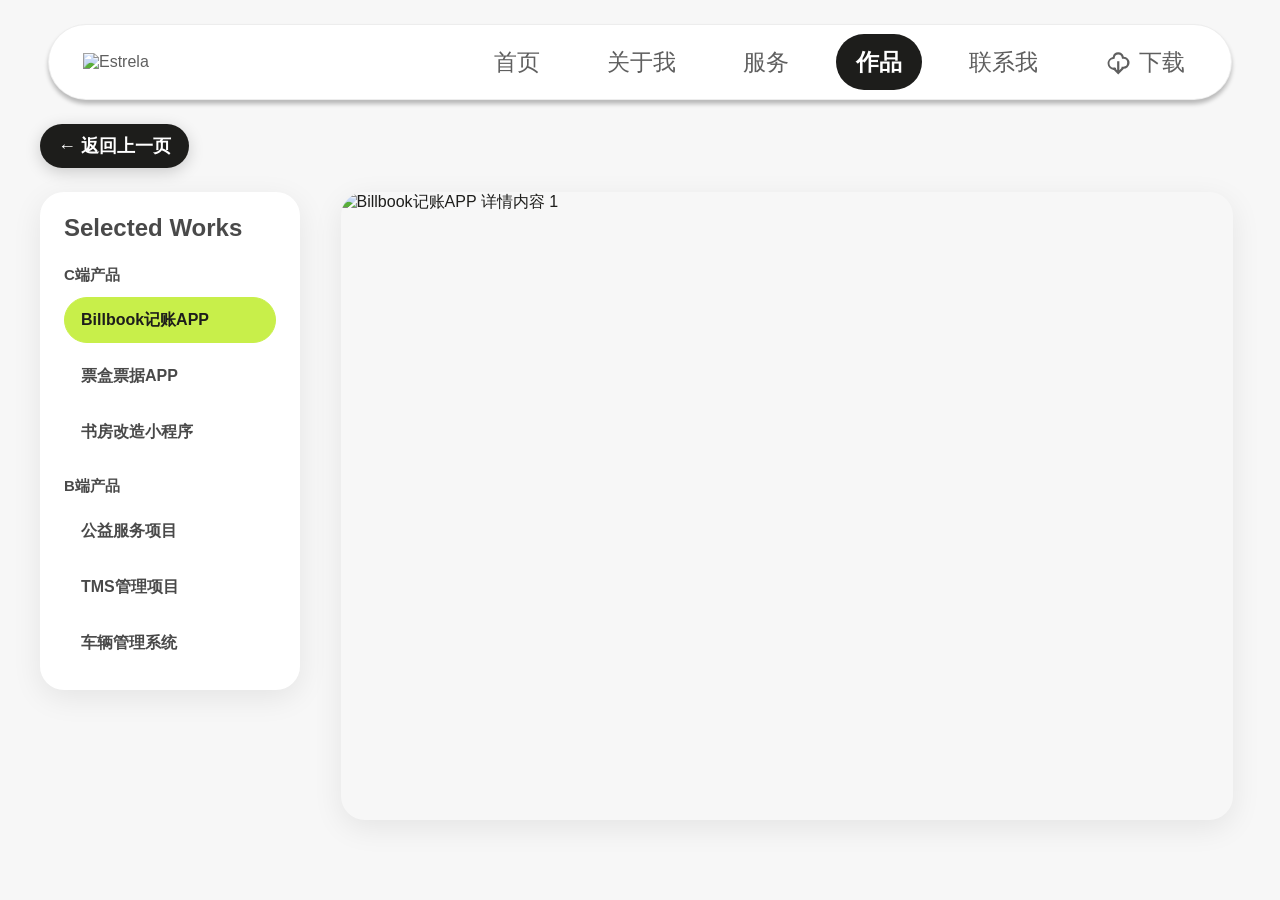
==== work-detail.html @ b8792240 "Add files via upload" ====
<!DOCTYPE html>
<html lang="zh-CN">
  <head>
    <meta charset="UTF-8" />
    <meta name="viewport" content="width=device-width, initial-scale=1.0" />
    <title>作品详情 - Estrela</title>
    <link rel="stylesheet" href="styles.css?v=billbook-detail-png-1" />
  </head>
  <body class="work-detail-page">
    <header class="site-header">
      <nav class="nav-shell" aria-label="主导航" data-active="work">
        <span class="brand" aria-label="Estrela">
          <img src="assets/logo-services-work.svg" alt="Estrela" />
        </span>

        <div class="nav-links">
          <a class="disabled" aria-disabled="true">首页</a>
          <a class="disabled" aria-disabled="true">关于我</a>
          <a class="disabled" aria-disabled="true">服务</a>
          <a class="active" aria-current="page">作品</a>
          <a class="disabled" aria-disabled="true">联系我</a>
          <div class="download-menu">
            <a class="download-link" href="#download" aria-label="下载">
              <svg class="download-icon" viewBox="0 0 24 24" aria-hidden="true">
                <path d="M12 3a5 5 0 0 0-4.94 4.16A6 6 0 0 0 8 19h2v-2H8a4 4 0 0 1-.49-7.97l1.18-.14.17-1.17A3.15 3.15 0 0 1 12 5a3.23 3.23 0 0 1 3.18 2.66l.23 1.2 1.22.03A3.5 3.5 0 0 1 16.5 16H15v2h1.5A5.5 5.5 0 0 0 17 7a5.26 5.26 0 0 0-5-4Z" />
                <path d="M11 11h2v8.15l2.7-2.7 1.42 1.41L12 23l-5.12-5.14 1.42-1.41 2.7 2.7V11Z" />
              </svg>
              下载
            </a>
            <div class="download-dropdown" aria-label="下载选项">
              <a href="assets/downloads/resume-ui-fenglulu-7y.pdf" target="_blank" rel="noopener">简历</a>
              <a href="assets/downloads/portfolio-ui-fenglulu-7y.pdf" target="_blank" rel="noopener">作品集</a>
            </div>
          </div>
        </div>
      </nav>
    </header>

    <button class="detail-back" type="button" data-back>← 返回上一页</button>

    <main class="work-detail-shell">
      <aside class="detail-side" aria-label="作品导航">
        <h2 class="detail-side-title">Selected Works</h2>
        <nav class="detail-nav" data-detail-nav></nav>
      </aside>

      <section class="detail-main">
        <header class="detail-hero" data-detail-hero>
          <p class="detail-kicker" data-detail-type>C端项目</p>
          <h1 data-detail-title>Billbook记账APP</h1>
          <p data-detail-summary>作品详情页框架已搭建，可继续补充项目背景、设计过程、关键页面和成果复盘。</p>
        </header>

        <div data-detail-content>
          <section class="detail-section">
            <h2>项目概览</h2>
            <div class="detail-placeholder">这里放项目概览、角色、周期、目标和交付内容</div>
          </section>

          <section class="detail-section">
            <h2>设计过程</h2>
            <div class="detail-placeholder">这里放需求分析、信息架构、原型、视觉规范和迭代过程</div>
          </section>

          <section class="detail-section">
            <h2>页面展示</h2>
            <div class="detail-placeholder">这里放高保真页面、动效演示或长图内容</div>
          </section>
        </div>
      </section>
    </main>

    <script>
      const groups = [
        {
          name: "C端产品",
          projects: [
            { id: "billbook", name: "Billbook记账APP", type: "C端项目", image: "assets/billbook-detail.png" },
            {
              id: "ticketbox",
              name: "票盒票据APP",
              type: "C端项目",
              images: ["assets/ticketbox-detail-1.png", "assets/ticketbox-detail-2.png"],
            },
            { id: "bookhouse", name: "书房改造小程序", type: "C端项目", image: "assets/bookhouse-detail.png" },
          ],
        },
        {
          name: "B端产品",
          projects: [
            { id: "public-service", name: "公益服务项目", type: "B端项目", image: "assets/public-service-detail.png" },
            { id: "tms", name: "TMS管理项目", type: "B端项目", image: "assets/tms-detail.png" },
            { id: "vehicle", name: "车辆管理系统", type: "B端项目", image: "assets/vehicle-detail.png" },
          ],
        },
      ];
      const projects = groups.flatMap((group) => group.projects);

      const params = new URLSearchParams(window.location.search);
      const nav = document.querySelector("[data-detail-nav]");
      const hero = document.querySelector("[data-detail-hero]");
      const content = document.querySelector("[data-detail-content]");
      const defaultContent = content.innerHTML;
      let renderVersion = 0;

      function preloadImage(src) {
        return new Promise((resolve) => {
          const image = new Image();
          image.onload = resolve;
          image.onerror = resolve;
          image.src = src;
        });
      }

      groups.forEach((group) => {
        const section = document.createElement("section");
        section.className = "detail-nav-group";

        const heading = document.createElement("h3");
        heading.textContent = group.name;
        section.appendChild(heading);

        group.projects.forEach((project) => {
          const link = document.createElement("a");
          link.href = `work-detail.html?project=${project.id}`;
          link.dataset.projectId = project.id;
          link.textContent = project.name;
          section.appendChild(link);
        });

        nav.appendChild(section);
      });

      async function renderProject(projectId, shouldPushState = false) {
        renderVersion += 1;
        const currentRender = renderVersion;
        const activeProject = projects.find((project) => project.id === projectId) || projects[0];
        nav.querySelectorAll("[data-project-id]").forEach((link) => {
          link.classList.toggle("active", link.dataset.projectId === activeProject.id);
        });

        document.querySelector("[data-detail-title]").textContent = activeProject.name;
        document.querySelector("[data-detail-type]").textContent = activeProject.type;
        document.querySelector("[data-detail-summary]").textContent =
          `${activeProject.name} 的详情页框架已搭建，可继续补充项目背景、设计过程、关键页面和成果复盘。`;

        const detailImages = activeProject.images || (activeProject.image ? [activeProject.image] : []);
        if (detailImages.length) {
          await Promise.all(detailImages.map(preloadImage));
          if (currentRender !== renderVersion) return;
          hero.hidden = true;
          content.innerHTML = detailImages
            .map((image, index) => `<img class="detail-full-image" src="${image}" alt="${activeProject.name} 详情内容 ${index + 1}" />`)
            .join("");
        } else {
          hero.hidden = false;
          content.innerHTML = defaultContent;
        }

        document.title = `${activeProject.name} - 作品详情`;

        if (shouldPushState) {
          const nextUrl = new URL(window.location.href);
          nextUrl.searchParams.set("project", activeProject.id);
          window.history.pushState({ project: activeProject.id }, "", nextUrl);
        }
      }

      nav.addEventListener("click", (event) => {
        const link = event.target.closest("[data-project-id]");
        if (!link) return;
        event.preventDefault();
        renderProject(link.dataset.projectId, true);
      });

      window.addEventListener("popstate", () => {
        const nextParams = new URLSearchParams(window.location.search);
        renderProject(nextParams.get("project") || "billbook");
      });

      renderProject(params.get("project") || "billbook");

      document.querySelector("[data-back]").addEventListener("click", () => {
        window.location.href = "index.html?target=work#work";
      });
    </script>
  </body>
</html>
---- styles.css ----
:root {
  --ink: #1d1d1b;
  --panel: #222321;
  --paper: #f7f7f4;
  --white: #ffffff;
  --line: #3b3d38;
  --muted: #b8b8b2;
  --acid: #c8ef4a;
  --green: #7ed338;
  --shadow: rgba(0, 0, 0, 0.22);
}

* {
  box-sizing: border-box;
}

html {
  scroll-behavior: smooth;
  scroll-padding-top: 120px;
  scrollbar-gutter: stable;
}

body {
  margin: 0;
  color: var(--ink);
  background: var(--panel);
  font-family: "PingFang SC", "Microsoft YaHei", "Noto Sans CJK SC", Arial, sans-serif;
  letter-spacing: 0;
}

a {
  color: inherit;
  text-decoration: none;
}

.site-header {
  position: fixed;
  top: 0;
  right: 0;
  left: 0;
  z-index: 20;
  padding: clamp(14px, 2vw, 24px) clamp(16px, 4vw, 48px) 0;
  pointer-events: none;
}

.nav-shell {
  display: flex;
  align-items: center;
  justify-content: space-between;
  width: min(1200px, 100%);
  min-height: 76px;
  margin: 0 auto;
  padding: 0 26px 0 34px;
  color: #b9b9b6;
  background: rgba(23, 24, 22, 0.96);
  border: 1px solid rgba(255, 255, 255, 0.08);
  border-radius: 999px;
  box-shadow: 0 4px 4px rgba(0, 0, 0, 0.25);
  pointer-events: auto;
  transition: background 0.24s ease, color 0.24s ease, border-color 0.24s ease;
}

.nav-shell[data-active="about"] {
  color: #465515;
  background: var(--acid);
  border-color: rgba(28, 28, 28, 0.12);
}

.nav-shell[data-active="work"],
.nav-shell[data-active="contact"],
.nav-shell[data-active="download"] {
  color: #5f5f5f;
  background: var(--white);
  border-color: rgba(28, 28, 28, 0.08);
}

.brand {
  display: inline-flex;
  align-items: center;
  min-width: 180px;
}

.brand img {
  display: block;
  width: clamp(132px, 13vw, 167px);
  height: auto;
}

.nav-links {
  display: flex;
  align-items: center;
  gap: clamp(12px, 2.1vw, 28px);
  font-size: clamp(18px, 1.8vw, 28px);
  font-weight: 400;
  color: currentColor;
  white-space: nowrap;
}

.nav-links a {
  display: inline-flex;
  align-items: center;
  gap: 8px;
  min-height: 56px;
  padding: 0 20px;
  border-radius: 999px;
  color: inherit;
  transition: color 0.2s ease, background 0.2s ease, transform 0.2s ease;
}

.nav-links a:hover,
.nav-links .active {
  color: var(--ink);
  background: var(--acid);
  font-weight: 700;
}

.nav-links a.disabled {
  pointer-events: none;
  cursor: default;
}

.nav-links a.disabled:hover {
  color: inherit;
  background: transparent;
  font-weight: 400;
  transform: none;
}

.nav-shell[data-active="about"] .nav-links .active,
.nav-shell[data-active="work"] .nav-links .active,
.nav-shell[data-active="contact"] .nav-links .active {
  color: var(--white);
  background: var(--ink);
}

.nav-shell[data-active="about"] .nav-links a:hover {
  color: var(--white);
  background: var(--ink);
}

.download-link svg {
  width: 1.15em;
  height: 1.15em;
  fill: currentColor;
}

.download-menu {
  position: relative;
  display: inline-flex;
  align-items: center;
}

.download-menu::after {
  content: "";
  position: absolute;
  top: 100%;
  right: 0;
  z-index: 4;
  width: 150px;
  height: 14px;
}

.download-dropdown {
  position: absolute;
  top: calc(100% + 12px);
  right: 0;
  z-index: 5;
  display: grid;
  min-width: 132px;
  padding: 10px;
  background: rgba(23, 24, 22, 0.96);
  border: 1px solid rgba(255, 255, 255, 0.16);
  border-radius: 18px;
  box-shadow: 0 8px 22px rgba(0, 0, 0, 0.22);
  opacity: 0;
  pointer-events: none;
  transform: translateY(-6px);
  transition: opacity 0.2s ease, transform 0.2s ease;
}

.download-dropdown a {
  min-height: 40px;
  padding: 0 16px;
  color: var(--white);
  font-size: 18px;
  font-weight: 700;
  border-radius: 999px;
}

.download-dropdown a:hover,
.download-dropdown a:focus-visible {
  color: var(--ink);
  background: var(--acid);
  transform: none;
}

.download-menu:hover .download-dropdown,
.download-menu:focus-within .download-dropdown {
  opacity: 1;
  pointer-events: auto;
  transform: translateY(0);
}

.nav-toggle,
.nav-button {
  display: none;
}

.section-light {
  background: var(--paper);
}

.section-dark {
  color: var(--white);
  background: var(--panel);
}

section {
  scroll-margin-top: 120px;
}

.hero {
  height: 1080px;
  min-height: 1080px;
  padding: 150px clamp(18px, 5vw, 72px) 0;
  overflow: hidden;
}

.hero-inner {
  display: grid;
  grid-template-columns: minmax(0, 1fr) minmax(340px, 520px);
  align-items: end;
  width: min(1200px, calc(100% - 48px));
  margin: 0 auto;
  gap: clamp(20px, 4vw, 72px);
}

.hero-copy {
  position: relative;
  z-index: 2;
  align-self: center;
  padding: 90px 0 120px;
}

.greeting-copy {
  display: block;
  width: min(656px, 100%);
  margin-left: 40px;
  height: auto;
}

blockquote {
  position: relative;
  max-width: 680px;
  margin: 70px 0 74px;
  padding: 0 48px;
  color: #30302e;
  font-size: 28px;
  line-height: 1.72;
}

blockquote::before,
blockquote::after {
  position: absolute;
  color: var(--acid);
  font-size: 58px;
  font-weight: 900;
  line-height: 1;
}

blockquote::before {
  top: -16px;
  left: 0;
  content: "“";
  color: var(--ink);
}

blockquote::after {
  position: static;
  display: inline;
  margin-left: 4px;
  content: "”";
  vertical-align: -0.35em;
}

.stats {
  display: flex;
  gap: clamp(58px, 9vw, 120px);
  padding-left: 48px;
}

.stats strong {
  display: block;
  font-size: clamp(42px, 5vw, 58px);
  line-height: 1;
}

.stats strong span {
  color: var(--acid);
}

.stats p {
  margin: 18px 0 0;
  font-size: clamp(20px, 2vw, 26px);
}

.hero-visual {
  position: relative;
  z-index: 1;
  min-height: 760px;
}

.hero-visual img {
  position: absolute;
  top: -15px;
  right: -29px;
  display: block;
  width: clamp(680px, 55vw, 800px);
  height: auto;
  max-width: none;
  opacity: 0;
  transform: scale(0.92);
  transform-origin: 56% 52%;
  animation: heroImagePop 1.15s cubic-bezier(0.16, 1, 0.3, 1) 0.08s forwards;
}

.hero-copy > * {
  opacity: 0;
  transform: translateY(22px);
  filter: blur(6px);
  animation: heroLayerDrop 0.86s cubic-bezier(0.16, 1, 0.3, 1) forwards;
}

.hero-copy .greeting-copy {
  animation-delay: 0.76s;
}

.hero-copy blockquote {
  animation-delay: 0.96s;
}

.hero-copy .stats {
  animation-delay: 1.16s;
}

@keyframes heroImagePop {
  0% {
    opacity: 0;
    transform: scale(0.92);
    filter: blur(8px);
  }

  100% {
    opacity: 1;
    transform: scale(1);
    filter: blur(0);
  }
}

@keyframes heroLayerDrop {
  to {
    opacity: 1;
    transform: translateY(0);
    filter: blur(0);
  }
}

.content-wrap {
  width: min(1200px, calc(100% - 48px));
  margin: 0 auto;
}

.profile {
  position: relative;
  min-height: 1080px;
  padding: 112px 0 40px;
}

h2 {
  margin: 0 0 32px;
  font-size: clamp(30px, 4vw, 42px);
  line-height: 1.2;
}

.module-heading {
  display: flex;
  align-items: flex-start;
  gap: 18px;
  margin-bottom: 58px;
}

.module-heading img {
  width: 36px;
  height: 40px;
  margin-top: 8px;
}

.module-heading p {
  margin: 0 0 4px;
  color: var(--acid);
  font-size: clamp(24px, 3vw, 42px);
  font-weight: 900;
  line-height: 1;
  text-transform: uppercase;
}

.module-heading h2 {
  margin: 0;
  color: var(--white);
  font-size: clamp(52px, 7vw, 96px);
  font-weight: 900;
  line-height: 1.05;
}

.section-title {
  margin-top: 64px;
}

.info-row {
  display: flex;
  flex-wrap: wrap;
  gap: 34px 58px;
  margin-bottom: 20px;
  font-size: clamp(20px, 2.4vw, 27px);
}

.info-item {
  display: inline-flex;
  align-items: center;
  gap: 14px;
}

.info-icon {
  position: relative;
  display: inline-block;
  flex: 0 0 auto;
  width: 34px;
  height: 34px;
  object-fit: contain;
}

.sprout {
  background: linear-gradient(var(--white), var(--white)) 8px 22px / 22px 10px no-repeat;
}

.sprout::before,
.sprout::after {
  position: absolute;
  content: "";
  background: var(--acid);
}

.sprout::before {
  left: 14px;
  top: 8px;
  width: 5px;
  height: 18px;
  border-radius: 99px;
  transform: rotate(-22deg);
}

.sprout::after {
  left: 10px;
  top: 6px;
  width: 22px;
  height: 12px;
  border-radius: 99px 99px 99px 0;
  transform: rotate(20deg);
}

.briefcase {
  border: 5px solid var(--acid);
  border-top-width: 10px;
  border-radius: 4px;
}

.briefcase::before {
  position: absolute;
  top: -16px;
  left: 8px;
  width: 18px;
  height: 10px;
  content: "";
  border: 4px solid var(--white);
  border-bottom: 0;
  border-radius: 8px 8px 0 0;
}

.cap {
  width: 38px;
  height: 24px;
  background: var(--acid);
  clip-path: polygon(50% 0, 100% 38%, 50% 78%, 0 38%);
}

.cap::after {
  position: absolute;
  left: 11px;
  top: 20px;
  width: 18px;
  height: 12px;
  content: "";
  background: var(--white);
  border-radius: 0 0 12px 12px;
}

.timeline {
  display: grid;
  gap: 24px;
}

.experience {
  padding: 22px 30px;
  color: #1f211f;
  border-radius: 10px;
  box-shadow: 0 10px 0 rgba(255, 255, 255, 0.04);
}

.experience.accent {
  background: var(--green);
}

.experience.lime {
  background: var(--acid);
}

.experience.pale {
  background: var(--white);
}

.experience-head {
  display: grid;
  grid-template-columns: 1.3fr 1fr auto;
  gap: 20px;
  align-items: baseline;
  margin-bottom: 14px;
}

.experience h3,
.experience span,
.experience time {
  margin: 0;
  font-size: clamp(17px, 2vw, 22px);
  font-weight: 800;
}

.experience ol {
  margin: 0;
  padding-left: 1.35em;
  font-size: clamp(15px, 1.7vw, 18px);
  line-height: 1.65;
}

.projects {
  min-height: 1080px;
  padding: 64px 0 36px;
}

.tag-cloud {
  display: flex;
  flex-wrap: wrap;
  justify-content: center;
  gap: 18px 22px;
}

.tag-cloud span {
  min-width: 128px;
  padding: 15px 26px;
  color: var(--white);
  text-align: center;
  background: transparent;
  border: 1.5px solid rgba(200, 239, 74, 0.85);
  border-radius: 9px;
  font-size: clamp(15px, 1.8vw, 18px);
  font-weight: 700;
}

.tag-cloud span::before {
  margin-right: 10px;
  color: var(--acid);
  content: "•";
}

.tag-cloud .fill {
  color: #1f211f;
  background: var(--acid);
  border-color: var(--acid);
}

.tag-cloud .light {
  color: #1f211f;
  background: var(--white);
  border-color: var(--white);
}

.tag-cloud .muted {
  opacity: 0.38;
}

.skills {
  min-height: 1080px;
  padding: 54px 0 86px;
}

.skill-list {
  display: grid;
  gap: 40px;
}

.skill-item {
  display: grid;
  grid-template-columns: 112px minmax(0, 1fr);
  gap: 26px;
  align-items: center;
}

.skill-item h3 {
  margin: 0 0 12px;
  font-size: clamp(22px, 2.5vw, 28px);
}

.skill-item p {
  margin: 0;
  color: #ededec;
  font-size: clamp(16px, 1.8vw, 19px);
  line-height: 1.7;
}

.skill-art {
  position: relative;
  width: 92px;
  height: 92px;
  margin: auto;
}

.skill-art::before,
.skill-art::after {
  position: absolute;
  content: "";
}

.ruler {
  background: linear-gradient(120deg, var(--acid), #6cbf33);
  border-radius: 20px;
  transform: rotate(-16deg);
  box-shadow: 34px -10px 0 -22px var(--white), 42px 24px 0 -20px #111;
}

.ruler::before {
  inset: 14px auto auto 15px;
  width: 8px;
  height: 48px;
  background: repeating-linear-gradient(to bottom, #1e1f1d 0 4px, transparent 4px 9px);
}

.ruler::after {
  right: -24px;
  bottom: 6px;
  width: 48px;
  height: 48px;
  background: #171816;
  border: 7px solid var(--acid);
  border-radius: 50%;
}

.ai {
  background: #171816;
  border: 7px solid var(--acid);
  border-radius: 50%;
  box-shadow: 0 0 0 9px rgba(200, 239, 74, 0.12);
}

.ai::before {
  top: 26px;
  left: 20px;
  width: 12px;
  height: 12px;
  background: var(--white);
  border-radius: 50%;
  box-shadow: 28px 0 0 var(--white), 14px 18px 0 -3px var(--acid);
}

.ai::after {
  inset: -18px -16px auto auto;
  width: 20px;
  height: 20px;
  background: var(--acid);
  clip-path: polygon(50% 0, 62% 34%, 100% 34%, 69% 55%, 82% 96%, 50% 70%, 18% 96%, 31% 55%, 0 34%, 38% 34%);
}

.shield {
  background: var(--acid);
  clip-path: polygon(50% 0, 88% 15%, 82% 66%, 50% 100%, 18% 66%, 12% 15%);
}

.shield::before {
  top: 26px;
  left: 24px;
  width: 44px;
  height: 36px;
  background: #171816;
  border-radius: 50%;
  box-shadow: inset 12px 0 0 #2e302c;
}

.shield::after {
  left: -18px;
  bottom: 8px;
  width: 38px;
  height: 18px;
  background: var(--acid);
  border-radius: 6px;
  box-shadow: 74px -8px 0 -4px var(--acid);
}

.contact,
.download-section {
  color: var(--ink);
  padding: 86px 0;
}

.contact-grid,
.download-panel {
  display: grid;
  grid-template-columns: minmax(0, 1fr) auto;
  gap: 32px;
  align-items: center;
}

.contact p,
.download-panel p {
  max-width: 620px;
  margin: 0;
  font-size: clamp(18px, 2vw, 24px);
  line-height: 1.7;
}

.contact-actions {
  display: flex;
  flex-wrap: wrap;
  gap: 14px;
  justify-content: flex-end;
}

.contact-actions a,
.download-button {
  display: inline-flex;
  align-items: center;
  justify-content: center;
  gap: 10px;
  min-height: 52px;
  padding: 0 22px;
  color: var(--white);
  background: var(--ink);
  border-radius: 999px;
  font-size: 18px;
  font-weight: 800;
}

.download-section {
  padding-top: 0;
}

.download-panel {
  padding: 34px;
  background: var(--white);
  border: 1px solid rgba(28, 28, 28, 0.08);
  border-radius: 28px;
  box-shadow: 0 16px 28px rgba(0, 0, 0, 0.08);
}

.download-button svg {
  width: 24px;
  height: 24px;
  fill: currentColor;
}

@media (max-width: 900px) {
  .site-header {
    padding-top: 12px;
  }

  .nav-shell {
    min-height: 72px;
    padding: 0 18px;
    border-radius: 34px;
  }

  .brand {
    min-width: 0;
  }

  .brand img {
    width: 136px;
  }

  .nav-button {
    display: grid;
    gap: 6px;
    width: 42px;
    padding: 8px;
    cursor: pointer;
  }

  .nav-button span {
    display: block;
    height: 3px;
    background: currentColor;
    border-radius: 99px;
  }

  .nav-links {
    position: absolute;
    top: 82px;
    right: 18px;
    left: 18px;
    display: none;
    flex-direction: column;
    align-items: stretch;
    gap: 8px;
    padding: 18px;
    font-size: 22px;
    color: var(--white);
    background: rgba(23, 24, 22, 0.98);
    border-radius: 22px;
  }

  .nav-links a {
    padding: 14px 18px;
    border-radius: 999px;
  }

  .nav-links a:hover,
  .nav-links .active {
    padding: 14px 18px;
  }

  .nav-toggle:checked ~ .nav-links {
    display: flex;
  }

  .hero {
    position: relative;
    min-height: auto;
    padding-top: 88px;
  }

  .hero-inner {
    position: relative;
    z-index: 1;
    display: block;
  }

  .hero-copy {
    padding: 80px 0 0;
  }

  blockquote {
    margin: 46px 0;
    padding: 0 34px;
  }

  .stats {
    padding-left: 0;
  }

  .hero-visual {
    position: relative;
    z-index: 0;
    height: 440px;
    min-height: 0;
    margin-top: -28px;
    overflow: hidden;
    pointer-events: none;
  }

  .hero-visual img {
    top: auto;
    right: -150px;
    bottom: -88px;
    width: 620px;
    transform: none;
    transform-origin: bottom center;
  }

  .profile {
    padding-top: 78px;
  }

  .experience-head {
    grid-template-columns: 1fr;
    gap: 4px;
  }

  .skill-item {
    grid-template-columns: 84px minmax(0, 1fr);
    gap: 18px;
  }

  .skill-art {
    width: 74px;
    height: 74px;
  }

  .contact-grid,
  .download-panel {
    grid-template-columns: 1fr;
  }

  .contact-actions {
    justify-content: flex-start;
  }
}

@media (max-width: 560px) {
  .site-header {
    padding-inline: 10px;
  }

  .nav-shell {
    min-height: 64px;
  }

  .brand img {
    width: 112px;
  }

  .nav-links {
    top: 74px;
    right: 10px;
    left: 10px;
    font-size: 20px;
  }

  .hero {
    padding-inline: 18px;
  }

  .hero-copy {
    padding-top: 56px;
  }

  .greeting-copy {
    width: min(100%, 520px);
  }

  blockquote {
    padding: 0 24px;
    line-height: 1.62;
  }

  .stats {
    gap: 34px;
  }

  .hero-visual {
    height: 340px;
    min-height: 0;
  }

  .hero-visual img {
    right: -160px;
    bottom: -96px;
    width: 520px;
    transform: none;
  }

  .content-wrap {
    width: min(100% - 28px, 980px);
  }

  .info-row {
    display: grid;
    gap: 22px;
  }

  .experience {
    padding: 20px;
  }

  .module-heading {
    gap: 12px;
    margin-bottom: 42px;
  }

  .module-heading img {
    width: 28px;
    height: auto;
  }

  .tag-cloud {
    justify-content: flex-start;
    gap: 12px;
  }

  .tag-cloud span {
    flex: 1 1 142px;
    min-width: 0;
    padding: 12px 14px;
  }

  .skill-item {
    grid-template-columns: 1fr;
  }

  .skill-art {
    margin: 0;
  }

  .contact,
  .download-section {
    padding: 58px 0;
  }

  .download-section {
    padding-top: 0;
  }

  .download-panel {
    padding: 24px;
    border-radius: 20px;
  }
}

/* Reference layout for the supplied full-page design. */
.about-layout,
.services-card,
.work-layout,
.contact-layout {
  width: min(1200px, calc(100% - 48px));
}

.profile {
  height: 1080px;
  min-height: 1080px;
  overflow: hidden;
  padding: 144px 0 0;
}

.about-layout {
  position: relative;
  display: grid;
  grid-template-columns: minmax(0, 720px) 1fr;
  gap: 48px;
  height: calc(1080px - 160px);
}

.about-main {
  height: 860px;
  max-height: 860px;
  overflow-x: hidden;
  overflow-y: auto;
  padding-right: 18px;
  scrollbar-width: none;
  transform: translateX(40px);
}

.about-main::-webkit-scrollbar {
  width: 0;
  height: 0;
}

.compact-heading,
.services-heading,
.work-heading {
  align-items: center;
  gap: 8px;
  margin: 0 0 42px;
}

.compact-heading img,
.services-heading img,
.work-heading img {
  width: 28px;
  height: auto;
  margin: 0;
}

.compact-heading h2,
.services-heading h2,
.work-heading h2 {
  margin: 0;
  color: var(--white);
  font-size: 30px;
  font-weight: 900;
  line-height: 1;
}

.compact-heading h2 span,
.services-heading h2 span,
.work-heading h2 span {
  color: var(--acid);
  font-weight: 900;
}

.section-subtitle {
  margin: 0 0 28px;
  color: var(--white);
  font-size: 24px;
  font-weight: 900;
}

.about-layout .info-row {
  gap: 30px 56px;
  margin-bottom: 0;
  font-size: 17px;
}

.about-layout .info-icon {
  width: 24px;
  height: 24px;
}

.about-layout .section-title {
  margin-top: 52px;
}

.about-layout .timeline {
  gap: 18px;
}

.about-layout .experience {
  width: 700px;
  min-height: 112px;
  padding: 18px 24px;
  border-radius: 6px;
}

.about-layout .experience-head {
  grid-template-columns: 1.2fr 0.8fr auto;
  gap: 18px;
  margin-bottom: 8px;
}

.about-layout .experience h3,
.about-layout .experience span,
.about-layout .experience time {
  font-size: 15px;
}

.about-layout .experience ol {
  font-size: 13px;
  line-height: 1.55;
}

.project-title {
  margin-top: 54px;
  margin-bottom: 30px;
}

.project-tags {
  display: grid;
  gap: 20px;
  width: 700px;
  margin-bottom: 56px;
  box-sizing: border-box;
}

.project-tag-row {
  display: flex;
  flex-wrap: nowrap;
  gap: 12px;
  align-items: center;
  justify-content: center;
}

.project-tag-row.muted-row,
.project-tag-row.disabled-row {
  gap: 16px;
}

.project-tag-row.muted-row {
  justify-content: flex-start;
}

.project-tags span {
  display: inline-flex;
  align-items: center;
  justify-content: center;
  min-height: 48px;
  padding: 0 14px;
  color: var(--white);
  border: 1px solid var(--acid);
  border-radius: 8px;
  font-size: 15px;
  font-weight: 900;
  line-height: 1;
  white-space: nowrap;
}

.project-tags span::before {
  width: 7px;
  height: 7px;
  margin-right: 10px;
  content: "";
  background: var(--acid);
  border-radius: 50%;
}

.project-tags .solid {
  color: var(--ink);
  background: var(--acid);
  border-color: var(--acid);
}

.project-tags .solid::before {
  background: var(--white);
}

.project-tags .light {
  color: var(--ink);
  background: var(--white);
  border-color: var(--white);
}

.project-tags .light::before {
  background: var(--acid);
}

.project-tags .small {
  min-width: 62px;
}

.project-tags .muted,
.project-tags .disabled {
  opacity: 0.28;
}

.project-tag-row.muted-row span {
  min-width: 174px;
}

.project-tag-row.disabled-row span {
  min-width: 136px;
}

.skill-title {
  margin-top: 0;
  margin-bottom: 34px;
}

.skill-list {
  display: grid;
  gap: 34px;
  width: 700px;
  padding-bottom: 96px;
}

.skill-item {
  display: grid;
  grid-template-columns: 88px 1fr;
  gap: 26px;
  align-items: start;
  color: var(--white);
}

.skill-item img {
  display: block;
  width: 80px;
  height: 80px;
  object-fit: contain;
}

.skill-item h4 {
  margin: 0 0 14px;
  color: var(--white);
  font-size: 24px;
  font-weight: 900;
  line-height: 1.1;
}

.skill-item p {
  margin: 0;
  color: rgba(255, 255, 255, 0.9);
  font-size: 17px;
  line-height: 1.75;
}

.about-figure {
  position: absolute;
  top: 50%;
  right: 20px;
  width: 360px;
  height: auto;
  transform: translateY(-50%);
}

.skills {
  position: relative;
  display: grid;
  min-height: 1080px;
  height: 1080px;
  place-items: start center;
  overflow: hidden;
  padding: 0;
  color: var(--ink);
  background: linear-gradient(180deg, #d4ff53 0%, #f7f7f7 100%);
}

.skills::before {
  position: absolute;
  inset: 0;
  z-index: 1;
  content: "";
  pointer-events: none;
  background: url("assets/services-overlay.png") center / cover no-repeat;
  mix-blend-mode: multiply;
}

.services-card {
  position: relative;
  z-index: 2;
  padding: 144px 40px 78px;
}

.services-card > * {
  position: relative;
  z-index: 1;
}

.services-heading {
  display: grid;
  grid-template-columns: auto 1fr auto;
  margin-bottom: 16px;
}

.services-heading h2,
.work-heading h2 {
  color: var(--ink);
}

.services-heading h2 span {
  color: #65c902;
}

.work-heading h2 span {
  color: var(--white);
}

.service-tabs,
.work-tabs {
  display: inline-flex;
  gap: 10px;
  padding: 4px;
  background: rgba(255, 255, 255, 0.55);
  border-radius: 999px;
  font-size: 16px;
  font-weight: 800;
}

.service-tabs button,
.service-tabs span,
.work-tabs button,
.work-tabs span {
  appearance: none;
  border: 0;
  font: inherit;
  padding: 5px 14px;
  color: #607b20;
  background: transparent;
  border-radius: 999px;
  cursor: pointer;
}

.service-tabs button.active,
.service-tabs .active,
.work-tabs button.active,
.work-tabs span:first-child {
  color: var(--ink);
  background: var(--white);
}

.service-panels {
  min-height: 690px;
}

.service-panel[hidden] {
  display: none;
}

.service-question {
  margin: 0 0 36px;
  font-size: 21px;
  font-weight: 900;
}

.service-grid {
  display: grid;
  grid-template-columns: 2fr 3fr;
  gap: 28px;
}

.service-visual-card {
  overflow: hidden;
  min-height: 430px;
  padding: 30px 30px 24px;
  color: var(--white);
  background: #1f201e;
  border-radius: 14px;
}

.service-visual-card img {
  display: block;
  width: 100%;
  height: auto;
  margin-bottom: 20px;
  border-radius: 10px;
}

.service-visual-card h4,
.service-visual-card p {
  margin-right: 0;
  margin-left: 0;
}

.service-visual-card h4,
.service-block h4,
.ai-strip h4 {
  margin-top: 22px;
  margin-bottom: 10px;
  font-size: 22px;
  font-weight: 900;
}

.service-visual-card p,
.service-block p,
.ai-strip p {
  margin-top: 0;
  font-size: 20px;
  color: rgba(28, 28, 28, 0.8);
  line-height: 1.6;
}

.service-visual-card p {
  color: var(--white);
}

.service-stack {
  display: grid;
  gap: 28px;
}

.service-duo {
  display: grid;
  grid-template-columns: 1fr 1fr;
  gap: 28px;
}

.service-block {
  min-height: 188px;
  padding: 28px;
  border-radius: 14px;
}

.service-block.yellow {
  background: #ffe629;
}

.service-block.pale-green {
  background: #b8e545;
}

.service-block.green-block {
  background: #54d100;
}

.ai-strip {
  display: grid;
  grid-template-columns: 1fr auto;
  gap: 24px;
  align-items: center;
  margin-top: 28px;
  padding: 24px 34px;
  background: var(--white);
  border-radius: 14px;
}

.ai-strip h4 {
  margin-top: 0;
}

.tool-dots {
  display: flex;
  gap: 22px;
}

.tool-dots img {
  display: block;
  width: 44px;
  height: 44px;
  object-fit: contain;
  border-radius: 12px;
}

.scenario-cards {
  position: relative;
  display: grid;
  grid-template-columns: repeat(4, 300px);
  justify-content: center;
  align-items: center;
  gap: 0;
  padding-top: 68px;
}

.scenario-card {
  position: relative;
  display: flex;
  flex-direction: column;
  width: 300px;
  min-height: 0;
  height: 350px;
  padding: 72px 30px 34px;
  color: var(--ink);
  border: 1px solid rgba(255, 255, 255, 0.3);
  border-radius: 20px;
  box-shadow: 0 0 0 1px rgba(255, 255, 255, 0.3), 0 4px 20px rgba(0, 0, 0, 0.25);
  transform-origin: center center;
}

.scenario-card::before {
  position: absolute;
  top: 36px;
  left: 36px;
  width: 20px;
  height: 20px;
  content: "";
  background: var(--white);
  border-radius: 50%;
}

.scenario-card > * {
  position: relative;
  z-index: 1;
}

.scenario-number {
  display: block;
  width: 70px;
  height: 52px;
  margin: 0 auto 12px;
  object-fit: contain;
  object-position: center;
}

.scenario-card h4 {
  margin: 0 0 24px;
  color: var(--white);
  font-size: 28px;
  font-weight: 900;
  line-height: 1.2;
  text-align: center;
}

.scenario-card p {
  position: absolute;
  right: 0;
  bottom: 0;
  left: 0;
  display: flex;
  align-items: center;
  height: 168px;
  margin: 0;
  padding: 22px 30px;
  color: rgba(28, 28, 28, 0.8);
  font-size: 20px;
  font-weight: 800;
  line-height: 1.6;
}

.scenario-card p::before {
  position: absolute;
  inset: 0;
  z-index: -1;
  content: "";
  background: #f8f8f8;
  border-radius: 20px;
}

.scenario-card.green-card {
  background: #58cf00;
}

.scenario-card.dark-card {
  background: #1c1c1c;
}

.scenario-card.blue-card {
  background: #159cf3;
}

.scenario-card.yellow-card {
  background: #ffd71a;
}

.scenario-card.yellow-card h4 {
  color: var(--ink);
}

.scenario-card:nth-child(1) {
  z-index: 4;
  transform: rotate(10deg);
}

.scenario-card:nth-child(2) {
  z-index: 3;
  margin-left: -12px;
  transform: rotate(-2deg);
}

.scenario-card:nth-child(3) {
  z-index: 2;
  margin-left: -12px;
  transform: rotate(-9deg);
}

.scenario-card:nth-child(4) {
  z-index: 1;
  margin-left: -12px;
  transform: rotate(10deg);
}

.process-list {
  display: grid;
  gap: 28px;
  width: min(1040px, 100%);
  margin: 42px auto 0;
}

.process-list article {
  position: relative;
  display: grid;
  grid-template-columns: 200px minmax(0, 1fr);
  gap: 96px;
  align-items: center;
}

.process-list h4 {
  position: relative;
  display: grid;
  min-height: 70px;
  margin: 0;
  place-items: center;
  color: var(--white);
  background: #171817;
  border-radius: 999px;
  font-size: 26px;
  font-weight: 900;
}

.process-list h4::after {
  position: absolute;
  right: -104px;
  width: 104px;
  content: "";
  border-top: 2px dashed var(--ink);
}

.process-list h4::before {
  position: absolute;
  right: -8px;
  z-index: 1;
  width: 12px;
  height: 12px;
  content: "";
  background: var(--ink);
  border-radius: 50%;
}

.process-list p {
  margin: 0;
  padding: 18px 22px;
  color: rgba(28, 28, 28, 0.8);
  background: rgba(255, 255, 255, 0.86);
  border: 1px solid var(--ink);
  border-radius: 6px;
  font-size: 20px;
  font-weight: 800;
  line-height: 1.5;
}

.section-green {
  color: var(--ink);
  background: #acec20;
}

.projects {
  height: 1080px;
  min-height: 1080px;
  overflow: hidden;
  padding: 144px 0 0;
}

.work-heading {
  display: grid;
  grid-template-columns: auto 1fr auto;
  margin-bottom: 38px;
  padding-left: 40px;
  padding-right: 40px;
  box-sizing: border-box;
}

.work-carousel {
  width: min(1120px, 100%);
  margin: 0 auto;
}

.work-carousel[hidden] {
  display: none;
}

.work-slides {
  position: relative;
  min-height: 700px;
}

.work-showcase {
  position: absolute;
  inset: 0;
  display: block;
  width: 100%;
  height: auto;
  opacity: 0;
  cursor: pointer;
  pointer-events: none;
  transition: opacity 0.45s ease;
}

.work-showcase:focus-visible {
  outline: 3px solid var(--white);
  outline-offset: 8px;
  border-radius: 24px;
}

.work-showcase.active {
  position: relative;
  opacity: 1;
  pointer-events: auto;
}

.work-overlay {
  position: absolute;
  top: 76px;
  z-index: 2;
  display: block;
  height: 723px;
  pointer-events: none;
}

.work-overlay-person {
  left: 20px;
  width: 327px;
}

.work-overlay-cat {
  left: 732px;
  width: 288px;
}

.contact {
  min-height: 500px;
  padding: 118px 0;
  color: var(--white);
  background: var(--panel);
}

.contact-layout {
  display: grid;
  grid-template-columns: minmax(0, 434px) minmax(0, 1fr);
  align-items: center;
  gap: 180px;
}

.contact-title {
  display: block;
  width: min(434px, 100%);
  height: auto;
}

.contact-list {
  display: grid;
  gap: 32px;
  justify-self: end;
}

.contact-list a {
  display: inline-flex;
  align-items: center;
  gap: 22px;
  color: var(--white);
  font-size: 24px;
  font-weight: 800;
}

.contact-list img {
  display: block;
  width: 80px;
  height: 80px;
  flex: 0 0 auto;
}

.contact-list span {
  display: block;
}

.download-anchor {
  position: absolute;
}

.work-detail-page {
  min-height: 100vh;
  color: var(--ink);
  background: #f7f7f7;
  overflow-y: scroll;
  overflow-anchor: none;
}

html:has(.work-detail-page) {
  background: #f7f7f7;
}

.work-detail-shell {
  position: relative;
  display: grid;
  grid-template-columns: 260px minmax(0, 1fr);
  gap: 48px;
  width: min(1200px, calc(100% - 48px));
  min-height: 100vh;
  margin: 0 auto;
  padding: 192px 0 80px;
  box-sizing: border-box;
}

.detail-back {
  position: fixed;
  top: 124px;
  left: max(24px, calc((100vw - 1200px) / 2));
  z-index: 10;
  display: inline-flex;
  align-items: center;
  gap: 10px;
  min-height: 44px;
  padding: 0 18px;
  color: var(--white);
  background: var(--ink);
  border: 0;
  border-radius: 999px;
  box-shadow: 0 4px 16px rgba(0, 0, 0, 0.18);
  font: inherit;
  font-size: 18px;
  font-weight: 900;
  cursor: pointer;
}

.detail-back:hover {
  background: var(--acid);
  color: var(--ink);
}

.detail-side {
  position: fixed;
  top: 192px;
  left: max(24px, calc((100vw - 1200px) / 2));
  align-self: start;
  display: grid;
  gap: 18px;
  width: 260px;
  padding: 24px;
  background: var(--white);
  border-radius: 24px;
  box-shadow: 0 8px 30px rgba(0, 0, 0, 0.08);
}

.detail-side-title {
  margin: 0 0 8px;
  color: rgba(28, 28, 28, 0.8);
  font-size: 24px;
  line-height: 1;
}

.detail-nav {
  display: grid;
  gap: 22px;
}

.detail-nav-group {
  display: grid;
  gap: 10px;
}

.detail-nav-group h3 {
  margin: 0 0 2px;
  color: rgba(28, 28, 28, 0.8);
  font-size: 15px;
  font-weight: 900;
  letter-spacing: 0;
}

.detail-nav a {
  display: flex;
  align-items: center;
  min-height: 46px;
  padding: 0 16px;
  color: rgba(28, 28, 28, 0.8);
  border: 1px solid transparent;
  border-radius: 999px;
  font-size: 16px;
  font-weight: 800;
}

.detail-nav a.active,
.detail-nav a:hover {
  color: var(--ink);
  background: var(--acid);
  border-color: var(--acid);
}

.detail-main {
  grid-column: 2;
  display: grid;
  gap: 28px;
}

.detail-main > [data-detail-content] {
  display: grid;
  gap: 28px;
  min-height: calc(100vh - 272px);
}

.detail-hero {
  min-height: 330px;
  padding: 48px;
  color: var(--white);
  background: #1c1c1c;
  border-radius: 32px;
  box-sizing: border-box;
}

.detail-kicker {
  margin: 0 0 16px;
  color: var(--acid);
  font-size: 20px;
  font-weight: 900;
}

.detail-hero h1 {
  margin: 0;
  font-size: clamp(48px, 6vw, 84px);
  line-height: 1;
}

.detail-hero p {
  max-width: 680px;
  margin: 24px 0 0;
  color: rgba(255, 255, 255, 0.78);
  font-size: 22px;
  line-height: 1.6;
}

.detail-section {
  padding: 36px;
  background: var(--white);
  border-radius: 24px;
  box-shadow: 0 8px 30px rgba(0, 0, 0, 0.06);
}

.detail-section h2 {
  margin: 0 0 18px;
  font-size: 30px;
}

.detail-placeholder {
  display: grid;
  min-height: 220px;
  place-items: center;
  color: rgba(28, 28, 28, 0.55);
  background: linear-gradient(135deg, rgba(172, 236, 32, 0.22), rgba(247, 247, 247, 0.88));
  border: 1px dashed rgba(28, 28, 28, 0.22);
  border-radius: 18px;
  font-size: 22px;
  font-weight: 800;
}

.detail-full-image {
  display: block;
  width: 100%;
  height: auto;
  border-radius: 24px;
  box-shadow: 0 8px 30px rgba(0, 0, 0, 0.08);
}

.reveal {
  opacity: 0;
  translate: 0 28px;
  transition: opacity 0.72s ease, translate 0.72s cubic-bezier(0.22, 1, 0.36, 1), filter 0.72s ease;
  filter: blur(8px);
}

.reveal.is-visible {
  opacity: 1;
  translate: 0 0;
  filter: blur(0);
}

.contact-list.reveal {
  translate: 36px 0;
}

.contact-list.reveal.is-visible {
  translate: 0 0;
}

.service-block,
.service-visual-card,
.ai-strip,
.scenario-card,
.process-list article,
.work-carousel,
.contact-list a {
  transition: transform 0.28s ease, box-shadow 0.28s ease;
}

.service-block:hover,
.service-visual-card:hover,
.ai-strip:hover,
.contact-list a:hover {
  transform: translateY(-4px);
}

.work-tabs button,
.service-tabs button,
.nav-links a {
  transition: color 0.2s ease, background 0.2s ease, transform 0.2s ease;
}

.work-tabs button:hover,
.service-tabs button:hover,
.nav-links a:hover {
  transform: translateY(-1px);
}

@media (prefers-reduced-motion: reduce) {
  .hero-visual img,
  .hero-copy > * {
    animation: none;
    transform: none;
    opacity: 1;
    filter: none;
  }

  .reveal,
  .reveal.is-visible,
  .service-block,
  .service-visual-card,
  .ai-strip,
  .scenario-card,
  .process-list article,
  .work-carousel,
  .contact-list,
  .contact-list a,
  .work-tabs button,
  .service-tabs button,
  .nav-links a {
    transition: none;
    translate: 0 0;
    opacity: 1;
    filter: none;
  }
}

@media (max-width: 900px) {
  .profile,
  .skills,
  .projects {
    height: auto;
    min-height: 1080px;
  }

  .profile {
    overflow: visible;
    padding-bottom: 64px;
  }

  .about-layout,
  .service-grid,
  .contact-layout {
    grid-template-columns: 1fr;
  }

  .work-detail-shell {
    grid-template-columns: 1fr;
    padding-top: 104px;
  }

  .detail-side {
    position: static;
    width: auto;
  }

  .detail-main {
    grid-column: 1;
  }

  .detail-nav {
    grid-template-columns: repeat(2, minmax(0, 1fr));
  }

  .detail-back {
    left: 24px;
  }

  .about-layout {
    height: auto;
  }

  .about-main {
    height: auto;
    max-height: none;
    overflow: visible;
    padding-right: 0;
  }

  .about-figure {
    position: static;
    width: min(320px, 80%);
    margin: 24px auto 0;
  }

  .about-layout .experience,
  .project-tags,
  .skill-list {
    width: 100%;
  }

  .services-card {
    padding: 64px 28px;
  }

  .services-heading,
  .work-heading {
    grid-template-columns: auto 1fr;
  }

  .service-tabs,
  .work-tabs {
    grid-column: 1 / -1;
    width: max-content;
    margin-top: 14px;
  }

  .service-duo {
    grid-template-columns: 1fr;
  }
}

@media (max-width: 900px) {
  body {
    overflow-x: hidden;
  }

  .hero {
    height: auto;
    min-height: 100svh;
    padding: 96px 0 48px;
  }

  .hero-inner {
    display: flex;
    flex-direction: column;
    width: min(100% - 32px, 560px);
    gap: 24px;
  }

  .hero-copy {
    width: 100%;
    padding: 72px 0 0;
  }

  .greeting-copy {
    width: min(100%, 520px);
    margin-left: 0;
  }

  .hero blockquote {
    max-width: 100%;
    margin: 40px 0;
    font-size: clamp(18px, 4vw, 24px);
  }

  .stats {
    flex-wrap: wrap;
  }

  .hero-visual {
    display: flex;
    justify-content: center;
    width: 100%;
    height: auto;
    min-height: 0;
    margin-top: 8px;
    overflow: visible;
  }

  .hero-visual img {
    position: relative;
    inset: auto;
    width: min(100%, 520px);
    max-width: 100%;
    transform-origin: center;
  }

  .about-layout {
    width: min(100% - 32px, 560px);
    gap: 32px;
  }

  .about-main {
    width: 100%;
    height: auto;
    min-width: 0;
    max-height: none;
    overflow: visible;
    transform: none;
  }

  .project-tags,
  .skill-list,
  .about-layout .timeline {
    min-width: 0;
  }

  .project-tag-row,
  .project-tag-row.muted-row,
  .project-tag-row.disabled-row {
    flex-wrap: wrap;
    justify-content: flex-start;
  }

  .project-tags span,
  .project-tag-row.muted-row span,
  .project-tag-row.disabled-row span {
    min-width: 0;
    white-space: normal;
  }

  .about-figure {
    position: static;
    width: min(72vw, 320px);
    margin: 8px auto 0;
    transform: none;
  }

  .services-card {
    width: min(100% - 32px, 560px);
    padding: 96px 0 56px;
  }

  .services-heading,
  .work-heading {
    display: flex;
    flex-wrap: wrap;
    align-items: center;
  }

  .service-tabs,
  .work-tabs {
    max-width: 100%;
    overflow-x: auto;
    scrollbar-width: none;
  }

  .service-tabs::-webkit-scrollbar,
  .work-tabs::-webkit-scrollbar {
    display: none;
  }

  .service-panels {
    min-height: 0;
  }

  .service-grid,
  .service-duo,
  .ai-strip {
    grid-template-columns: 1fr;
  }

  .service-visual-card {
    min-height: 0;
  }

  .service-visual-card img {
    max-height: none;
    object-fit: contain;
  }

  .ai-strip {
    gap: 18px;
  }

  .tool-dots {
    flex-wrap: wrap;
  }

  .scenario-cards {
    grid-template-columns: minmax(0, 300px);
    gap: 22px;
    padding-top: 28px;
  }

  .scenario-card,
  .scenario-card:nth-child(n) {
    width: 100%;
    height: auto;
    min-height: 350px;
    margin-left: 0;
    transform: none;
  }

  .process-list article {
    grid-template-columns: 1fr;
    gap: 16px;
  }

  .process-list h4::before,
  .process-list h4::after {
    display: none;
  }

  .work-layout {
    width: min(100% - 32px, 560px);
  }

  .work-heading {
    padding-right: 0;
    padding-left: 0;
  }

  .work-carousel {
    width: 100%;
  }

  .work-slides {
    min-height: 0;
  }

  .work-showcase {
    max-width: 100%;
  }

  .work-overlay {
    top: 8%;
    height: auto;
  }

  .work-overlay-person {
    left: 2%;
    width: 29%;
  }

  .work-overlay-cat {
    left: 65%;
    width: 26%;
  }

  .contact-layout {
    width: min(100% - 32px, 560px);
    gap: 80px;
  }

  .contact-list {
    width: 100%;
    justify-self: stretch;
  }

  .contact-list.reveal {
    translate: 0 28px;
  }

  .contact-list a {
    width: 100%;
    min-width: 0;
    font-size: clamp(18px, 5vw, 22px);
  }

  .contact-list img {
    width: 64px;
    height: 64px;
  }

  .contact-list span {
    min-width: 0;
    overflow-wrap: anywhere;
  }
}

@media (max-width: 560px) {
  .hero-inner,
  .about-layout,
  .services-card,
  .work-layout,
  .contact-layout {
    width: min(100% - 28px, 420px);
  }

  .hero {
    padding-top: 84px;
  }

  .hero-copy {
    padding-top: 48px;
  }

  .hero-visual img {
    width: min(100%, 430px);
  }

  .service-visual-card,
  .service-block,
  .ai-strip,
  .scenario-card {
    padding-right: 22px;
    padding-left: 22px;
  }

  .scenario-card p {
    padding-right: 22px;
    padding-left: 22px;
    font-size: 18px;
  }
}
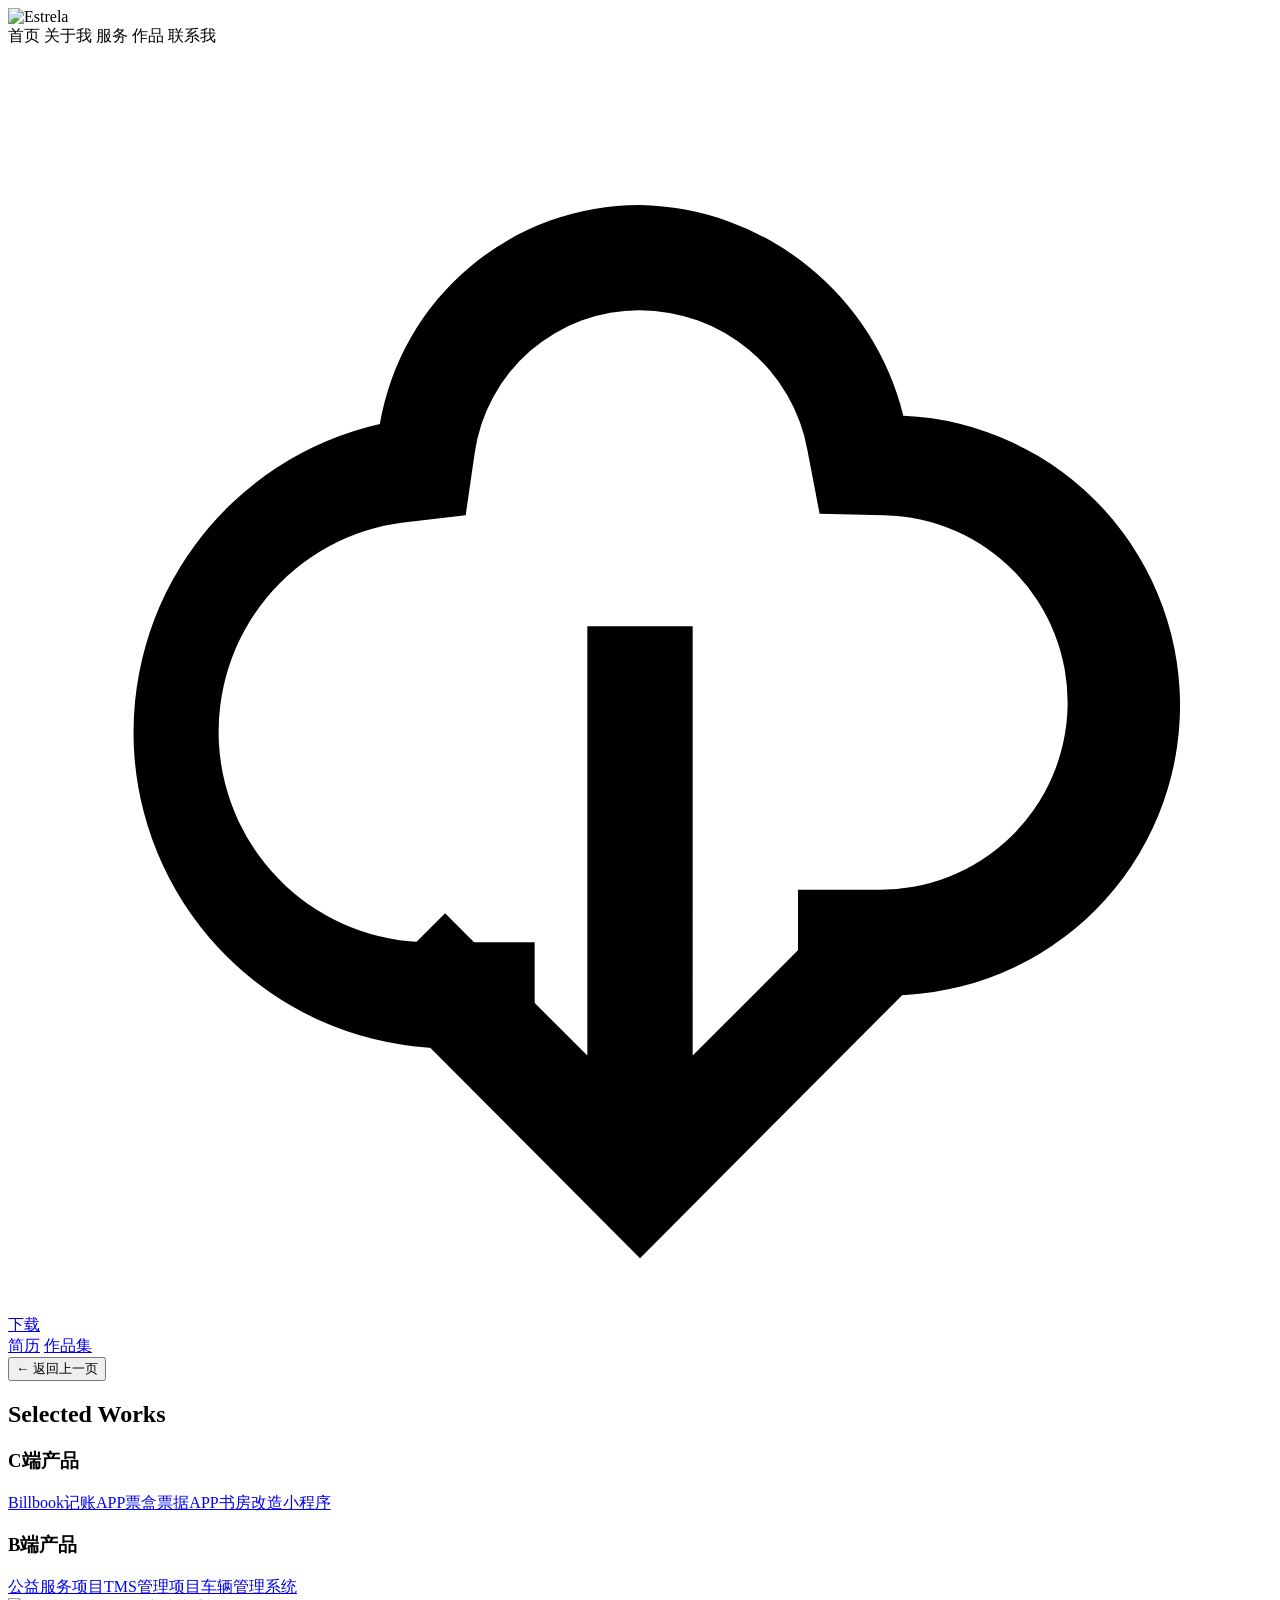
==== commit a6fa86cc: "Add files via upload" ====
--- a/work-detail.html
+++ b/work-detail.html
@@ -4,13 +4,13 @@
     <meta charset="UTF-8" />
     <meta name="viewport" content="width=device-width, initial-scale=1.0" />
     <title>作品详情 - Estrela</title>
-    <link rel="stylesheet" href="styles.css?v=billbook-detail-png-1" />
+    <link rel="stylesheet" href="/website_resume/styles.css?v=billbook-detail-png-1" />
   </head>
   <body class="work-detail-page">
     <header class="site-header">
       <nav class="nav-shell" aria-label="主导航" data-active="work">
         <span class="brand" aria-label="Estrela">
-          <img src="assets/logo-services-work.svg" alt="Estrela" />
+          <img src="/website_resume/assets/logo-services-work.svg" alt="Estrela" />
         </span>
 
         <div class="nav-links">
@@ -28,8 +28,8 @@
               下载
             </a>
             <div class="download-dropdown" aria-label="下载选项">
-              <a href="assets/downloads/resume-ui-fenglulu-7y.pdf" target="_blank" rel="noopener">简历</a>
-              <a href="assets/downloads/portfolio-ui-fenglulu-7y.pdf" target="_blank" rel="noopener">作品集</a>
+              <a href="/website_resume/assets/downloads/resume-ui-fenglulu-7y.pdf" target="_blank" rel="noopener">简历</a>
+              <a href="/website_resume/assets/downloads/portfolio-ui-fenglulu-7y.pdf" target="_blank" rel="noopener">作品集</a>
             </div>
           </div>
         </div>
@@ -75,22 +75,22 @@
         {
           name: "C端产品",
           projects: [
-            { id: "billbook", name: "Billbook记账APP", type: "C端项目", image: "assets/billbook-detail.png" },
+            { id: "billbook", name: "Billbook记账APP", type: "C端项目", image: "/website_resume/assets/billbook-detail.png" },
             {
               id: "ticketbox",
               name: "票盒票据APP",
               type: "C端项目",
-              images: ["assets/ticketbox-detail-1.png", "assets/ticketbox-detail-2.png"],
+              images: ["/website_resume/assets/ticketbox-detail-1.png", "/website_resume/assets/ticketbox-detail-2.png"],
             },
-            { id: "bookhouse", name: "书房改造小程序", type: "C端项目", image: "assets/bookhouse-detail.png" },
+            { id: "bookhouse", name: "书房改造小程序", type: "C端项目", image: "/website_resume/assets/bookhouse-detail.png" },
           ],
         },
         {
           name: "B端产品",
           projects: [
-            { id: "public-service", name: "公益服务项目", type: "B端项目", image: "assets/public-service-detail.png" },
-            { id: "tms", name: "TMS管理项目", type: "B端项目", image: "assets/tms-detail.png" },
-            { id: "vehicle", name: "车辆管理系统", type: "B端项目", image: "assets/vehicle-detail.png" },
+            { id: "public-service", name: "公益服务项目", type: "B端项目", image: "/website_resume/assets/public-service-detail.png" },
+            { id: "tms", name: "TMS管理项目", type: "B端项目", image: "/website_resume/assets/tms-detail.png" },
+            { id: "vehicle", name: "车辆管理系统", type: "B端项目", image: "/website_resume/assets/vehicle-detail.png" },
           ],
         },
       ];
@@ -122,7 +122,7 @@
 
         group.projects.forEach((project) => {
           const link = document.createElement("a");
-          link.href = `work-detail.html?project=${project.id}`;
+          link.href = `/website_resume/work-detail.html?project=${project.id}`;
           link.dataset.projectId = project.id;
           link.textContent = project.name;
           section.appendChild(link);
@@ -181,7 +181,7 @@
       renderProject(params.get("project") || "billbook");
 
       document.querySelector("[data-back]").addEventListener("click", () => {
-        window.location.href = "index.html?target=work#work";
+        window.location.href = "/website_resume/index.html?target=work#work";
       });
     </script>
   </body>
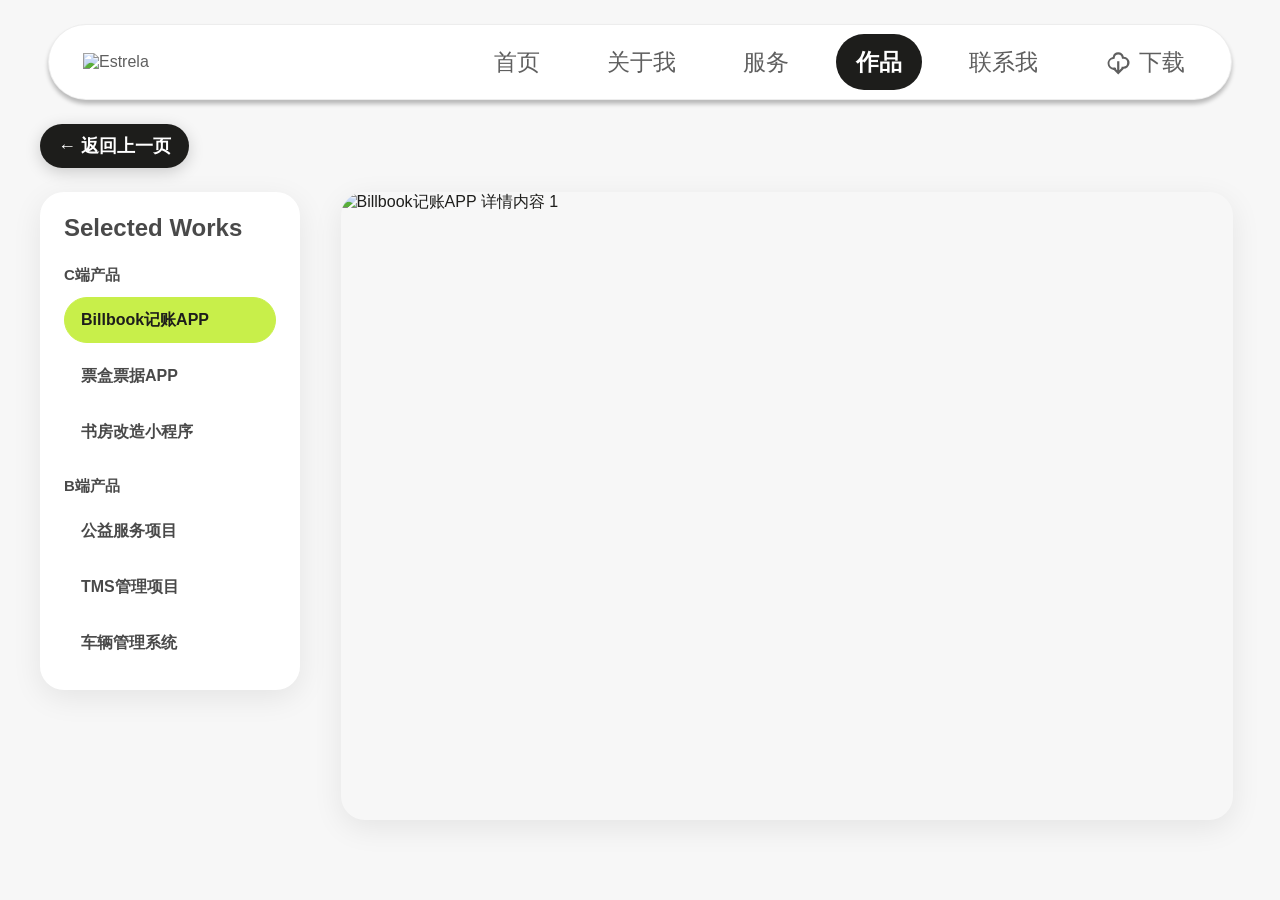
==== commit 05c133fb: "Add files via upload" ====
--- a/work-detail.html
+++ b/work-detail.html
@@ -4,21 +4,38 @@
     <meta charset="UTF-8" />
     <meta name="viewport" content="width=device-width, initial-scale=1.0" />
     <title>作品详情 - Estrela</title>
-    <link rel="stylesheet" href="/website_resume/styles.css?v=billbook-detail-png-1" />
+    <link rel="stylesheet" href="styles.css?v=loader-cleanup-1" />
   </head>
-  <body class="work-detail-page">
+  <body class="work-detail-page is-loading">
+    <div class="page-loader" data-page-loader aria-hidden="true">
+      <div class="loader-shell">
+        <div class="loader-nav"></div>
+        <div class="loader-grid">
+          <div class="loader-copy">
+            <div class="loader-line short"></div>
+            <div class="loader-line long"></div>
+            <div class="loader-line medium"></div>
+            <div class="loader-cards">
+              <div class="loader-card"></div>
+              <div class="loader-card"></div>
+            </div>
+          </div>
+          <div class="loader-visual"></div>
+        </div>
+      </div>
+    </div>
     <header class="site-header">
       <nav class="nav-shell" aria-label="主导航" data-active="work">
         <span class="brand" aria-label="Estrela">
-          <img src="/website_resume/assets/logo-services-work.svg" alt="Estrela" />
+          <img src="assets/logo-services-work.svg" alt="Estrela" />
         </span>
 
         <div class="nav-links">
-          <a class="disabled" aria-disabled="true">首页</a>
-          <a class="disabled" aria-disabled="true">关于我</a>
-          <a class="disabled" aria-disabled="true">服务</a>
-          <a class="active" aria-current="page">作品</a>
-          <a class="disabled" aria-disabled="true">联系我</a>
+          <a href="index.html?target=home#home">首页</a>
+          <a href="index.html?target=about#about">关于我</a>
+          <a href="index.html?target=services#services">服务</a>
+          <a class="active" href="index.html?target=work#work" aria-current="page">作品</a>
+          <a href="index.html?target=contact#contact">联系我</a>
           <div class="download-menu">
             <a class="download-link" href="#download" aria-label="下载">
               <svg class="download-icon" viewBox="0 0 24 24" aria-hidden="true">
@@ -28,8 +45,8 @@
               下载
             </a>
             <div class="download-dropdown" aria-label="下载选项">
-              <a href="/website_resume/assets/downloads/resume-ui-fenglulu-7y.pdf" target="_blank" rel="noopener">简历</a>
-              <a href="/website_resume/assets/downloads/portfolio-ui-fenglulu-7y.pdf" target="_blank" rel="noopener">作品集</a>
+              <a href="assets/downloads/resume-ui-fenglulu-7y.pdf" target="_blank" rel="noopener">简历</a>
+              <a href="assets/downloads/portfolio-ui-fenglulu-7y.pdf" target="_blank" rel="noopener">作品集</a>
             </div>
           </div>
         </div>
@@ -71,26 +88,38 @@
     </main>
 
     <script>
+      function finishPageLoading() {
+        window.setTimeout(() => {
+          document.body.classList.remove("is-loading");
+        }, 320);
+      }
+
+      if (document.readyState === "complete") {
+        finishPageLoading();
+      } else {
+        window.addEventListener("load", finishPageLoading, { once: true });
+      }
+
       const groups = [
         {
           name: "C端产品",
           projects: [
-            { id: "billbook", name: "Billbook记账APP", type: "C端项目", image: "/website_resume/assets/billbook-detail.png" },
+            { id: "billbook", name: "Billbook记账APP", type: "C端项目", image: "assets/billbook-detail.png" },
             {
               id: "ticketbox",
               name: "票盒票据APP",
               type: "C端项目",
-              images: ["/website_resume/assets/ticketbox-detail-1.png", "/website_resume/assets/ticketbox-detail-2.png"],
+              images: ["assets/ticketbox-detail-1.png", "assets/ticketbox-detail-2.png"],
             },
-            { id: "bookhouse", name: "书房改造小程序", type: "C端项目", image: "/website_resume/assets/bookhouse-detail.png" },
+            { id: "bookhouse", name: "书房改造小程序", type: "C端项目", image: "assets/bookhouse-detail.png" },
           ],
         },
         {
           name: "B端产品",
           projects: [
-            { id: "public-service", name: "公益服务项目", type: "B端项目", image: "/website_resume/assets/public-service-detail.png" },
-            { id: "tms", name: "TMS管理项目", type: "B端项目", image: "/website_resume/assets/tms-detail.png" },
-            { id: "vehicle", name: "车辆管理系统", type: "B端项目", image: "/website_resume/assets/vehicle-detail.png" },
+            { id: "public-service", name: "公益服务项目", type: "B端项目", image: "assets/public-service-detail.png" },
+            { id: "tms", name: "TMS管理项目", type: "B端项目", image: "assets/tms-detail.png" },
+            { id: "vehicle", name: "车辆管理系统", type: "B端项目", image: "assets/vehicle-detail.png" },
           ],
         },
       ];
@@ -122,7 +151,7 @@
 
         group.projects.forEach((project) => {
           const link = document.createElement("a");
-          link.href = `/website_resume/work-detail.html?project=${project.id}`;
+          link.href = `work-detail.html?project=${project.id}`;
           link.dataset.projectId = project.id;
           link.textContent = project.name;
           section.appendChild(link);
@@ -181,7 +210,7 @@
       renderProject(params.get("project") || "billbook");
 
       document.querySelector("[data-back]").addEventListener("click", () => {
-        window.location.href = "/website_resume/index.html?target=work#work";
+        window.location.href = "index.html?target=work#work";
       });
     </script>
   </body>
--- a/styles.css
+++ b/styles.css
@@ -0,0 +1,2328 @@
+:root {
+  --ink: #1d1d1b;
+  --panel: #222321;
+  --paper: #f7f7f4;
+  --white: #ffffff;
+  --line: #3b3d38;
+  --muted: #b8b8b2;
+  --acid: #c8ef4a;
+  --green: #7ed338;
+  --shadow: rgba(0, 0, 0, 0.22);
+}
+
+* {
+  box-sizing: border-box;
+}
+
+html {
+  scroll-behavior: smooth;
+  scroll-padding-top: 120px;
+  scrollbar-gutter: stable;
+}
+
+body {
+  margin: 0;
+  color: var(--ink);
+  background: var(--panel);
+  font-family: "PingFang SC", "Microsoft YaHei", "Noto Sans CJK SC", Arial, sans-serif;
+  letter-spacing: 0;
+}
+
+body.is-loading {
+  overflow: hidden;
+}
+
+.page-loader {
+  position: fixed;
+  inset: 0;
+  z-index: 100;
+  display: grid;
+  place-items: center;
+  padding: 32px;
+  background: #f7f7f7;
+  opacity: 1;
+  visibility: visible;
+  transition: opacity 0.45s ease, visibility 0.45s ease;
+}
+
+body:not(.is-loading) .page-loader {
+  opacity: 0;
+  visibility: hidden;
+  pointer-events: none;
+}
+
+.loader-shell {
+  display: grid;
+  gap: 34px;
+  width: min(980px, 100%);
+}
+
+.loader-nav,
+.loader-line,
+.loader-card,
+.loader-visual {
+  position: relative;
+  overflow: hidden;
+  background: #e5e5e2;
+}
+
+.loader-nav::after,
+.loader-line::after,
+.loader-card::after,
+.loader-visual::after {
+  position: absolute;
+  inset: 0;
+  content: "";
+  background: linear-gradient(110deg, transparent 0%, rgba(255, 255, 255, 0.68) 45%, transparent 78%);
+  transform: translateX(-100%);
+  animation: skeletonShine 1.25s ease-in-out infinite;
+}
+
+.loader-nav {
+  width: min(620px, 100%);
+  height: 64px;
+  margin: 0 auto;
+  background: #1c1c1c;
+  border-radius: 999px;
+  box-shadow: 0 4px 18px rgba(0, 0, 0, 0.18);
+}
+
+.loader-grid {
+  display: grid;
+  grid-template-columns: minmax(0, 1fr) minmax(260px, 420px);
+  gap: 42px;
+  align-items: center;
+}
+
+.loader-copy {
+  display: grid;
+  gap: 18px;
+}
+
+.loader-line {
+  height: 28px;
+  border-radius: 999px;
+}
+
+.loader-line.short {
+  width: 46%;
+  background: var(--acid);
+}
+
+.loader-line.medium {
+  width: 72%;
+}
+
+.loader-line.long {
+  width: 92%;
+}
+
+.loader-cards {
+  display: flex;
+  gap: 18px;
+  margin-top: 18px;
+}
+
+.loader-card {
+  width: 112px;
+  height: 76px;
+  border-radius: 12px;
+}
+
+.loader-visual {
+  aspect-ratio: 1 / 1;
+  border-radius: 28px;
+}
+
+@keyframes skeletonShine {
+  100% {
+    transform: translateX(100%);
+  }
+}
+
+a {
+  color: inherit;
+  text-decoration: none;
+}
+
+.site-header {
+  position: fixed;
+  top: 0;
+  right: 0;
+  left: 0;
+  z-index: 20;
+  padding: clamp(14px, 2vw, 24px) clamp(16px, 4vw, 48px) 0;
+  pointer-events: none;
+}
+
+.nav-shell {
+  display: flex;
+  align-items: center;
+  justify-content: space-between;
+  width: min(1200px, 100%);
+  min-height: 76px;
+  margin: 0 auto;
+  padding: 0 26px 0 34px;
+  color: #b9b9b6;
+  background: rgba(23, 24, 22, 0.96);
+  border: 1px solid rgba(255, 255, 255, 0.08);
+  border-radius: 999px;
+  box-shadow: 0 4px 4px rgba(0, 0, 0, 0.25);
+  pointer-events: auto;
+  transition: background 0.24s ease, color 0.24s ease, border-color 0.24s ease;
+}
+
+.nav-shell[data-active="about"] {
+  color: #465515;
+  background: var(--acid);
+  border-color: rgba(28, 28, 28, 0.12);
+}
+
+.nav-shell[data-active="work"],
+.nav-shell[data-active="contact"],
+.nav-shell[data-active="download"] {
+  color: #5f5f5f;
+  background: var(--white);
+  border-color: rgba(28, 28, 28, 0.08);
+}
+
+.brand {
+  display: inline-flex;
+  align-items: center;
+  min-width: 180px;
+}
+
+.brand img {
+  display: block;
+  width: clamp(132px, 13vw, 167px);
+  height: auto;
+}
+
+.nav-links {
+  display: flex;
+  align-items: center;
+  gap: clamp(12px, 2.1vw, 28px);
+  font-size: clamp(18px, 1.8vw, 28px);
+  font-weight: 400;
+  color: currentColor;
+  white-space: nowrap;
+}
+
+.nav-links a {
+  display: inline-flex;
+  align-items: center;
+  gap: 8px;
+  min-height: 56px;
+  padding: 0 20px;
+  border-radius: 999px;
+  color: inherit;
+  transition: color 0.2s ease, background 0.2s ease, transform 0.2s ease;
+}
+
+.nav-links a:hover,
+.nav-links .active {
+  color: var(--ink);
+  background: var(--acid);
+  font-weight: 700;
+}
+
+.nav-shell[data-active="about"] .nav-links .active,
+.nav-shell[data-active="work"] .nav-links .active,
+.nav-shell[data-active="contact"] .nav-links .active {
+  color: var(--white);
+  background: var(--ink);
+}
+
+.nav-shell[data-active="about"] .nav-links a:hover {
+  color: var(--white);
+  background: var(--ink);
+}
+
+.download-link svg {
+  width: 1.15em;
+  height: 1.15em;
+  fill: currentColor;
+}
+
+.download-menu {
+  position: relative;
+  display: inline-flex;
+  align-items: center;
+}
+
+.download-menu::after {
+  content: "";
+  position: absolute;
+  top: 100%;
+  right: 0;
+  z-index: 4;
+  width: 150px;
+  height: 14px;
+}
+
+.download-dropdown {
+  position: absolute;
+  top: calc(100% + 12px);
+  right: 0;
+  z-index: 5;
+  display: grid;
+  min-width: 132px;
+  padding: 10px;
+  background: rgba(23, 24, 22, 0.96);
+  border: 1px solid rgba(255, 255, 255, 0.16);
+  border-radius: 18px;
+  box-shadow: 0 8px 22px rgba(0, 0, 0, 0.22);
+  opacity: 0;
+  pointer-events: none;
+  transform: translateY(-6px);
+  transition: opacity 0.2s ease, transform 0.2s ease;
+}
+
+.download-dropdown a {
+  min-height: 40px;
+  padding: 0 16px;
+  color: var(--white);
+  font-size: 18px;
+  font-weight: 700;
+  border-radius: 999px;
+}
+
+.download-dropdown a:hover,
+.download-dropdown a:focus-visible {
+  color: var(--ink);
+  background: var(--acid);
+  transform: none;
+}
+
+.download-menu:hover .download-dropdown,
+.download-menu:focus-within .download-dropdown {
+  opacity: 1;
+  pointer-events: auto;
+  transform: translateY(0);
+}
+
+.nav-toggle,
+.nav-button {
+  display: none;
+}
+
+.section-light {
+  background: var(--paper);
+}
+
+.section-dark {
+  color: var(--white);
+  background: var(--panel);
+}
+
+section {
+  scroll-margin-top: 120px;
+}
+
+.hero {
+  height: 1080px;
+  min-height: 1080px;
+  padding: 150px clamp(18px, 5vw, 72px) 0;
+  overflow: hidden;
+}
+
+.hero-inner {
+  display: grid;
+  grid-template-columns: minmax(0, 1fr) minmax(340px, 520px);
+  align-items: end;
+  width: min(1200px, calc(100% - 48px));
+  margin: 0 auto;
+  gap: clamp(20px, 4vw, 72px);
+}
+
+.hero-copy {
+  position: relative;
+  z-index: 2;
+  align-self: center;
+  padding: 90px 0 120px;
+}
+
+.greeting-copy {
+  display: block;
+  width: min(656px, 100%);
+  margin-left: 40px;
+  height: auto;
+}
+
+blockquote {
+  position: relative;
+  max-width: 680px;
+  margin: 70px 0 74px;
+  padding: 0 48px;
+  color: #30302e;
+  font-size: 28px;
+  line-height: 1.72;
+}
+
+blockquote::before,
+blockquote::after {
+  position: absolute;
+  color: var(--acid);
+  font-size: 58px;
+  font-weight: 900;
+  line-height: 1;
+}
+
+blockquote::before {
+  top: -16px;
+  left: 0;
+  content: "“";
+  color: var(--ink);
+}
+
+blockquote::after {
+  position: static;
+  display: inline;
+  margin-left: 4px;
+  content: "”";
+  vertical-align: -0.35em;
+}
+
+.stats {
+  display: flex;
+  gap: clamp(58px, 9vw, 120px);
+  padding-left: 48px;
+}
+
+.stats strong {
+  display: block;
+  font-size: clamp(42px, 5vw, 58px);
+  line-height: 1;
+}
+
+.stats strong span {
+  color: var(--acid);
+}
+
+.stats p {
+  margin: 18px 0 0;
+  font-size: clamp(20px, 2vw, 26px);
+}
+
+.hero-visual {
+  position: relative;
+  z-index: 1;
+  min-height: 760px;
+}
+
+.hero-visual img {
+  position: absolute;
+  top: -15px;
+  right: -29px;
+  display: block;
+  width: clamp(680px, 55vw, 800px);
+  height: auto;
+  max-width: none;
+  opacity: 0;
+  transform: scale(0.92);
+  transform-origin: 56% 52%;
+  animation: heroImagePop 1.15s cubic-bezier(0.16, 1, 0.3, 1) 0.08s forwards;
+}
+
+.hero-copy > * {
+  opacity: 0;
+  transform: translateY(22px);
+  filter: blur(6px);
+  animation: heroLayerDrop 0.86s cubic-bezier(0.16, 1, 0.3, 1) forwards;
+}
+
+.hero-copy .greeting-copy {
+  animation-delay: 0.76s;
+}
+
+.hero-copy blockquote {
+  animation-delay: 0.96s;
+}
+
+.hero-copy .stats {
+  animation-delay: 1.16s;
+}
+
+@keyframes heroImagePop {
+  0% {
+    opacity: 0;
+    transform: scale(0.92);
+    filter: blur(8px);
+  }
+
+  100% {
+    opacity: 1;
+    transform: scale(1);
+    filter: blur(0);
+  }
+}
+
+@keyframes heroLayerDrop {
+  to {
+    opacity: 1;
+    transform: translateY(0);
+    filter: blur(0);
+  }
+}
+
+.content-wrap {
+  width: min(1200px, calc(100% - 48px));
+  margin: 0 auto;
+}
+
+.profile {
+  position: relative;
+  min-height: 1080px;
+  padding: 112px 0 40px;
+}
+
+h2 {
+  margin: 0 0 32px;
+  font-size: clamp(30px, 4vw, 42px);
+  line-height: 1.2;
+}
+
+.module-heading {
+  display: flex;
+  align-items: flex-start;
+  gap: 18px;
+  margin-bottom: 58px;
+}
+
+.module-heading img {
+  width: 36px;
+  height: 40px;
+  margin-top: 8px;
+}
+
+.module-heading p {
+  margin: 0 0 4px;
+  color: var(--acid);
+  font-size: clamp(24px, 3vw, 42px);
+  font-weight: 900;
+  line-height: 1;
+  text-transform: uppercase;
+}
+
+.module-heading h2 {
+  margin: 0;
+  color: var(--white);
+  font-size: clamp(52px, 7vw, 96px);
+  font-weight: 900;
+  line-height: 1.05;
+}
+
+.section-title {
+  margin-top: 64px;
+}
+
+.info-row {
+  display: flex;
+  flex-wrap: wrap;
+  gap: 34px 58px;
+  margin-bottom: 20px;
+  font-size: clamp(20px, 2.4vw, 27px);
+}
+
+.info-item {
+  display: inline-flex;
+  align-items: center;
+  gap: 14px;
+}
+
+.info-icon {
+  position: relative;
+  display: inline-block;
+  flex: 0 0 auto;
+  width: 34px;
+  height: 34px;
+  object-fit: contain;
+}
+
+.sprout {
+  background: linear-gradient(var(--white), var(--white)) 8px 22px / 22px 10px no-repeat;
+}
+
+.sprout::before,
+.sprout::after {
+  position: absolute;
+  content: "";
+  background: var(--acid);
+}
+
+.sprout::before {
+  left: 14px;
+  top: 8px;
+  width: 5px;
+  height: 18px;
+  border-radius: 99px;
+  transform: rotate(-22deg);
+}
+
+.sprout::after {
+  left: 10px;
+  top: 6px;
+  width: 22px;
+  height: 12px;
+  border-radius: 99px 99px 99px 0;
+  transform: rotate(20deg);
+}
+
+.briefcase {
+  border: 5px solid var(--acid);
+  border-top-width: 10px;
+  border-radius: 4px;
+}
+
+.briefcase::before {
+  position: absolute;
+  top: -16px;
+  left: 8px;
+  width: 18px;
+  height: 10px;
+  content: "";
+  border: 4px solid var(--white);
+  border-bottom: 0;
+  border-radius: 8px 8px 0 0;
+}
+
+.cap {
+  width: 38px;
+  height: 24px;
+  background: var(--acid);
+  clip-path: polygon(50% 0, 100% 38%, 50% 78%, 0 38%);
+}
+
+.cap::after {
+  position: absolute;
+  left: 11px;
+  top: 20px;
+  width: 18px;
+  height: 12px;
+  content: "";
+  background: var(--white);
+  border-radius: 0 0 12px 12px;
+}
+
+.timeline {
+  display: grid;
+  gap: 24px;
+}
+
+.experience {
+  padding: 22px 30px;
+  color: #1f211f;
+  border-radius: 10px;
+  box-shadow: 0 10px 0 rgba(255, 255, 255, 0.04);
+}
+
+.experience.accent {
+  background: var(--green);
+}
+
+.experience.lime {
+  background: var(--acid);
+}
+
+.experience.pale {
+  background: var(--white);
+}
+
+.experience-head {
+  display: grid;
+  grid-template-columns: 1.3fr 1fr auto;
+  gap: 20px;
+  align-items: baseline;
+  margin-bottom: 14px;
+}
+
+.experience h3,
+.experience span,
+.experience time {
+  margin: 0;
+  font-size: clamp(17px, 2vw, 22px);
+  font-weight: 800;
+}
+
+.experience ol {
+  margin: 0;
+  padding-left: 1.35em;
+  font-size: clamp(15px, 1.7vw, 18px);
+  line-height: 1.65;
+}
+
+.projects {
+  min-height: 1080px;
+  padding: 64px 0 36px;
+}
+
+.skills {
+  min-height: 1080px;
+  padding: 54px 0 86px;
+}
+
+.skill-list {
+  display: grid;
+  gap: 40px;
+}
+
+.skill-item {
+  display: grid;
+  grid-template-columns: 112px minmax(0, 1fr);
+  gap: 26px;
+  align-items: center;
+}
+
+.skill-item h3 {
+  margin: 0 0 12px;
+  font-size: clamp(22px, 2.5vw, 28px);
+}
+
+.skill-item p {
+  margin: 0;
+  color: #ededec;
+  font-size: clamp(16px, 1.8vw, 19px);
+  line-height: 1.7;
+}
+
+@media (max-width: 900px) {
+  .page-loader {
+    padding: 22px;
+  }
+
+  .loader-grid {
+    grid-template-columns: 1fr;
+    gap: 28px;
+  }
+
+  .loader-nav {
+    height: 64px;
+  }
+
+  .loader-visual {
+    width: min(360px, 100%);
+    margin: 0 auto;
+  }
+
+  .site-header {
+    padding-top: 12px;
+  }
+
+  .nav-shell {
+    min-height: 72px;
+    padding: 0 18px;
+    border-radius: 34px;
+  }
+
+  .brand {
+    min-width: 0;
+  }
+
+  .brand img {
+    width: 136px;
+  }
+
+  .nav-button {
+    display: grid;
+    gap: 6px;
+    width: 42px;
+    padding: 8px;
+    cursor: pointer;
+  }
+
+  .nav-button span {
+    display: block;
+    height: 3px;
+    background: currentColor;
+    border-radius: 99px;
+  }
+
+  .nav-links {
+    position: absolute;
+    top: 82px;
+    right: 18px;
+    left: 18px;
+    display: none;
+    flex-direction: column;
+    align-items: stretch;
+    gap: 8px;
+    padding: 18px;
+    font-size: 22px;
+    color: var(--white);
+    background: rgba(23, 24, 22, 0.98);
+    border-radius: 22px;
+  }
+
+  .nav-links a {
+    padding: 14px 18px;
+    border-radius: 999px;
+  }
+
+  .nav-links a:hover,
+  .nav-links .active {
+    padding: 14px 18px;
+  }
+
+  .nav-toggle:checked ~ .nav-links {
+    display: flex;
+  }
+
+  .hero {
+    position: relative;
+    min-height: auto;
+    padding-top: 88px;
+  }
+
+  .hero-inner {
+    position: relative;
+    z-index: 1;
+    display: block;
+  }
+
+  .hero-copy {
+    padding: 80px 0 0;
+  }
+
+  blockquote {
+    margin: 46px 0;
+    padding: 0 34px;
+  }
+
+  .stats {
+    padding-left: 0;
+  }
+
+  .hero-visual {
+    position: relative;
+    z-index: 0;
+    height: 440px;
+    min-height: 0;
+    margin-top: -28px;
+    overflow: hidden;
+    pointer-events: none;
+  }
+
+  .hero-visual img {
+    top: auto;
+    right: -150px;
+    bottom: -88px;
+    width: 620px;
+    transform: none;
+    transform-origin: bottom center;
+  }
+
+  .profile {
+    padding-top: 78px;
+  }
+
+  .experience-head {
+    grid-template-columns: 1fr;
+    gap: 4px;
+  }
+
+  .skill-item {
+    grid-template-columns: 84px minmax(0, 1fr);
+    gap: 18px;
+  }
+
+}
+
+@media (max-width: 560px) {
+  .site-header {
+    padding-inline: 10px;
+  }
+
+  .nav-shell {
+    min-height: 64px;
+  }
+
+  .brand img {
+    width: 112px;
+  }
+
+  .nav-links {
+    top: 74px;
+    right: 10px;
+    left: 10px;
+    font-size: 20px;
+  }
+
+  .hero {
+    padding-inline: 18px;
+  }
+
+  .hero-copy {
+    padding-top: 56px;
+  }
+
+  .greeting-copy {
+    width: min(100%, 520px);
+  }
+
+  blockquote {
+    padding: 0 24px;
+    line-height: 1.62;
+  }
+
+  .stats {
+    gap: 34px;
+  }
+
+  .hero-visual {
+    height: 340px;
+    min-height: 0;
+  }
+
+  .hero-visual img {
+    right: -160px;
+    bottom: -96px;
+    width: 520px;
+    transform: none;
+  }
+
+  .content-wrap {
+    width: min(100% - 28px, 980px);
+  }
+
+  .info-row {
+    display: grid;
+    gap: 22px;
+  }
+
+  .experience {
+    padding: 20px;
+  }
+
+  .module-heading {
+    gap: 12px;
+    margin-bottom: 42px;
+  }
+
+  .module-heading img {
+    width: 28px;
+    height: auto;
+  }
+
+  .skill-item {
+    grid-template-columns: 1fr;
+  }
+
+  .contact {
+    padding: 58px 0;
+  }
+}
+
+/* Reference layout for the supplied full-page design. */
+.about-layout,
+.services-card,
+.work-layout,
+.contact-layout {
+  width: min(1200px, calc(100% - 48px));
+}
+
+.profile {
+  height: 1080px;
+  min-height: 1080px;
+  overflow: hidden;
+  padding: 144px 0 0;
+}
+
+.about-layout {
+  position: relative;
+  display: grid;
+  grid-template-columns: minmax(0, 720px) 1fr;
+  gap: 48px;
+  height: calc(1080px - 160px);
+}
+
+.about-main {
+  height: 860px;
+  max-height: 860px;
+  overflow-x: hidden;
+  overflow-y: auto;
+  padding-right: 18px;
+  scrollbar-width: none;
+  transform: translateX(40px);
+}
+
+.about-main::-webkit-scrollbar {
+  width: 0;
+  height: 0;
+}
+
+.compact-heading,
+.services-heading,
+.work-heading {
+  align-items: center;
+  gap: 8px;
+  margin: 0 0 42px;
+}
+
+.compact-heading img,
+.services-heading img,
+.work-heading img {
+  width: 28px;
+  height: auto;
+  margin: 0;
+}
+
+.compact-heading h2,
+.services-heading h2,
+.work-heading h2 {
+  margin: 0;
+  color: var(--white);
+  font-size: 30px;
+  font-weight: 900;
+  line-height: 1;
+}
+
+.compact-heading h2 span,
+.services-heading h2 span,
+.work-heading h2 span {
+  color: var(--acid);
+  font-weight: 900;
+}
+
+.section-subtitle {
+  margin: 0 0 28px;
+  color: var(--white);
+  font-size: 24px;
+  font-weight: 900;
+}
+
+.about-layout .info-row {
+  gap: 30px 56px;
+  margin-bottom: 0;
+  font-size: 17px;
+}
+
+.about-layout .info-icon {
+  width: 24px;
+  height: 24px;
+}
+
+.about-layout .section-title {
+  margin-top: 52px;
+}
+
+.about-layout .timeline {
+  gap: 18px;
+}
+
+.about-layout .experience {
+  width: 700px;
+  min-height: 112px;
+  padding: 18px 24px;
+  border-radius: 6px;
+}
+
+.about-layout .experience-head {
+  grid-template-columns: 1.2fr 0.8fr auto;
+  gap: 18px;
+  margin-bottom: 8px;
+}
+
+.about-layout .experience h3,
+.about-layout .experience span,
+.about-layout .experience time {
+  font-size: 15px;
+}
+
+.about-layout .experience ol {
+  font-size: 13px;
+  line-height: 1.55;
+}
+
+.project-title {
+  margin-top: 54px;
+  margin-bottom: 30px;
+}
+
+.project-tags {
+  display: grid;
+  gap: 20px;
+  width: 700px;
+  margin-bottom: 56px;
+  box-sizing: border-box;
+}
+
+.project-tag-row {
+  display: flex;
+  flex-wrap: nowrap;
+  gap: 12px;
+  align-items: center;
+  justify-content: center;
+}
+
+.project-tag-row.muted-row,
+.project-tag-row.disabled-row {
+  gap: 16px;
+}
+
+.project-tag-row.muted-row {
+  justify-content: flex-start;
+}
+
+.project-tags span {
+  display: inline-flex;
+  align-items: center;
+  justify-content: center;
+  min-height: 48px;
+  padding: 0 14px;
+  color: var(--white);
+  border: 1px solid var(--acid);
+  border-radius: 8px;
+  font-size: 15px;
+  font-weight: 900;
+  line-height: 1;
+  white-space: nowrap;
+}
+
+.project-tags span::before {
+  width: 7px;
+  height: 7px;
+  margin-right: 10px;
+  content: "";
+  background: var(--acid);
+  border-radius: 50%;
+}
+
+.project-tags .solid {
+  color: var(--ink);
+  background: var(--acid);
+  border-color: var(--acid);
+}
+
+.project-tags .solid::before {
+  background: var(--white);
+}
+
+.project-tags .light {
+  color: var(--ink);
+  background: var(--white);
+  border-color: var(--white);
+}
+
+.project-tags .light::before {
+  background: var(--acid);
+}
+
+.project-tags .small {
+  min-width: 62px;
+}
+
+.project-tags .muted,
+.project-tags .disabled {
+  opacity: 0.28;
+}
+
+.project-tag-row.muted-row span {
+  min-width: 174px;
+}
+
+.project-tag-row.disabled-row span {
+  min-width: 136px;
+}
+
+.skill-title {
+  margin-top: 0;
+  margin-bottom: 34px;
+}
+
+.skill-list {
+  display: grid;
+  gap: 34px;
+  width: 700px;
+  padding-bottom: 96px;
+}
+
+.skill-item {
+  display: grid;
+  grid-template-columns: 88px 1fr;
+  gap: 26px;
+  align-items: start;
+  color: var(--white);
+}
+
+.skill-item img {
+  display: block;
+  width: 80px;
+  height: 80px;
+  object-fit: contain;
+}
+
+.skill-item h4 {
+  margin: 0 0 14px;
+  color: var(--white);
+  font-size: 24px;
+  font-weight: 900;
+  line-height: 1.1;
+}
+
+.skill-item p {
+  margin: 0;
+  color: rgba(255, 255, 255, 0.9);
+  font-size: 17px;
+  line-height: 1.75;
+}
+
+.about-figure {
+  position: absolute;
+  top: 50%;
+  right: 20px;
+  width: 360px;
+  height: auto;
+  transform: translateY(-50%);
+}
+
+.skills {
+  position: relative;
+  display: grid;
+  min-height: 1080px;
+  height: 1080px;
+  place-items: start center;
+  overflow: hidden;
+  padding: 0;
+  color: var(--ink);
+  background: linear-gradient(180deg, #d4ff53 0%, #f7f7f7 100%);
+}
+
+.skills::before {
+  position: absolute;
+  inset: 0;
+  z-index: 1;
+  content: "";
+  pointer-events: none;
+  background: url("/website_resume/assets/services-overlay.png") center / cover no-repeat;
+  mix-blend-mode: multiply;
+}
+
+.services-card {
+  position: relative;
+  z-index: 2;
+  padding: 144px 40px 78px;
+}
+
+.services-card > * {
+  position: relative;
+  z-index: 1;
+}
+
+.services-heading {
+  display: grid;
+  grid-template-columns: auto 1fr auto;
+  margin-bottom: 16px;
+}
+
+.services-heading h2,
+.work-heading h2 {
+  color: var(--ink);
+}
+
+.services-heading h2 span {
+  color: #65c902;
+}
+
+.work-heading h2 span {
+  color: var(--white);
+}
+
+.service-tabs,
+.work-tabs {
+  display: inline-flex;
+  gap: 10px;
+  padding: 4px;
+  background: rgba(255, 255, 255, 0.55);
+  border-radius: 999px;
+  font-size: 16px;
+  font-weight: 800;
+}
+
+.service-tabs button,
+.service-tabs span,
+.work-tabs button,
+.work-tabs span {
+  appearance: none;
+  border: 0;
+  font: inherit;
+  padding: 5px 14px;
+  color: #607b20;
+  background: transparent;
+  border-radius: 999px;
+  cursor: pointer;
+}
+
+.service-tabs button.active,
+.service-tabs .active,
+.work-tabs button.active,
+.work-tabs span:first-child {
+  color: var(--ink);
+  background: var(--white);
+}
+
+.service-panels {
+  min-height: 690px;
+}
+
+.service-panel[hidden] {
+  display: none;
+}
+
+.service-question {
+  margin: 0 0 36px;
+  font-size: 21px;
+  font-weight: 900;
+}
+
+.service-grid {
+  display: grid;
+  grid-template-columns: 2fr 3fr;
+  gap: 28px;
+}
+
+.service-visual-card {
+  overflow: hidden;
+  min-height: 430px;
+  padding: 30px 30px 24px;
+  color: var(--white);
+  background: #1f201e;
+  border-radius: 14px;
+}
+
+.service-visual-card img {
+  display: block;
+  width: 100%;
+  height: auto;
+  margin-bottom: 20px;
+  border-radius: 10px;
+}
+
+.service-visual-card h4,
+.service-visual-card p {
+  margin-right: 0;
+  margin-left: 0;
+}
+
+.service-visual-card h4,
+.service-block h4,
+.ai-strip h4 {
+  margin-top: 22px;
+  margin-bottom: 10px;
+  font-size: 22px;
+  font-weight: 900;
+}
+
+.service-visual-card p,
+.service-block p,
+.ai-strip p {
+  margin-top: 0;
+  font-size: 20px;
+  color: rgba(28, 28, 28, 0.8);
+  line-height: 1.6;
+}
+
+.service-visual-card p {
+  color: var(--white);
+}
+
+.service-stack {
+  display: grid;
+  gap: 28px;
+}
+
+.service-duo {
+  display: grid;
+  grid-template-columns: 1fr 1fr;
+  gap: 28px;
+}
+
+.service-block {
+  min-height: 188px;
+  padding: 28px;
+  border-radius: 14px;
+}
+
+.service-block.yellow {
+  background: #ffe629;
+}
+
+.service-block.pale-green {
+  background: #b8e545;
+}
+
+.service-block.green-block {
+  background: #54d100;
+}
+
+.ai-strip {
+  display: grid;
+  grid-template-columns: 1fr auto;
+  gap: 24px;
+  align-items: center;
+  margin-top: 28px;
+  padding: 24px 34px;
+  background: var(--white);
+  border-radius: 14px;
+}
+
+.ai-strip h4 {
+  margin-top: 0;
+}
+
+.tool-dots {
+  display: flex;
+  gap: 22px;
+}
+
+.tool-dots img {
+  display: block;
+  width: 44px;
+  height: 44px;
+  object-fit: contain;
+  border-radius: 12px;
+}
+
+.scenario-cards {
+  position: relative;
+  display: grid;
+  grid-template-columns: repeat(4, 300px);
+  justify-content: center;
+  align-items: center;
+  gap: 0;
+  padding-top: 68px;
+}
+
+.scenario-card {
+  position: relative;
+  display: flex;
+  flex-direction: column;
+  width: 300px;
+  min-height: 0;
+  height: 350px;
+  padding: 72px 30px 34px;
+  color: var(--ink);
+  border: 1px solid rgba(255, 255, 255, 0.3);
+  border-radius: 20px;
+  box-shadow: 0 0 0 1px rgba(255, 255, 255, 0.3), 0 4px 20px rgba(0, 0, 0, 0.25);
+  transform-origin: center center;
+}
+
+.scenario-card::before {
+  position: absolute;
+  top: 36px;
+  left: 36px;
+  width: 20px;
+  height: 20px;
+  content: "";
+  background: var(--white);
+  border-radius: 50%;
+}
+
+.scenario-card > * {
+  position: relative;
+  z-index: 1;
+}
+
+.scenario-number {
+  display: block;
+  width: 70px;
+  height: 52px;
+  margin: 0 auto 12px;
+  object-fit: contain;
+  object-position: center;
+}
+
+.scenario-card h4 {
+  margin: 0 0 24px;
+  color: var(--white);
+  font-size: 28px;
+  font-weight: 900;
+  line-height: 1.2;
+  text-align: center;
+}
+
+.scenario-card p {
+  position: absolute;
+  right: 0;
+  bottom: 0;
+  left: 0;
+  display: flex;
+  align-items: center;
+  height: 168px;
+  margin: 0;
+  padding: 22px 30px;
+  color: rgba(28, 28, 28, 0.8);
+  font-size: 20px;
+  font-weight: 800;
+  line-height: 1.6;
+}
+
+.scenario-card p::before {
+  position: absolute;
+  inset: 0;
+  z-index: -1;
+  content: "";
+  background: #f8f8f8;
+  border-radius: 20px;
+}
+
+.scenario-card.green-card {
+  background: #58cf00;
+}
+
+.scenario-card.dark-card {
+  background: #1c1c1c;
+}
+
+.scenario-card.blue-card {
+  background: #159cf3;
+}
+
+.scenario-card.yellow-card {
+  background: #ffd71a;
+}
+
+.scenario-card.yellow-card h4 {
+  color: var(--ink);
+}
+
+.scenario-card:nth-child(1) {
+  z-index: 4;
+  transform: rotate(10deg);
+}
+
+.scenario-card:nth-child(2) {
+  z-index: 3;
+  margin-left: -12px;
+  transform: rotate(-2deg);
+}
+
+.scenario-card:nth-child(3) {
+  z-index: 2;
+  margin-left: -12px;
+  transform: rotate(-9deg);
+}
+
+.scenario-card:nth-child(4) {
+  z-index: 1;
+  margin-left: -12px;
+  transform: rotate(10deg);
+}
+
+.process-list {
+  display: grid;
+  gap: 28px;
+  width: min(1040px, 100%);
+  margin: 42px auto 0;
+}
+
+.process-list article {
+  position: relative;
+  display: grid;
+  grid-template-columns: 200px minmax(0, 1fr);
+  gap: 96px;
+  align-items: center;
+}
+
+.process-list h4 {
+  position: relative;
+  display: grid;
+  min-height: 70px;
+  margin: 0;
+  place-items: center;
+  color: var(--white);
+  background: #171817;
+  border-radius: 999px;
+  font-size: 26px;
+  font-weight: 900;
+}
+
+.process-list h4::after {
+  position: absolute;
+  right: -104px;
+  width: 104px;
+  content: "";
+  border-top: 2px dashed var(--ink);
+}
+
+.process-list h4::before {
+  position: absolute;
+  right: -8px;
+  z-index: 1;
+  width: 12px;
+  height: 12px;
+  content: "";
+  background: var(--ink);
+  border-radius: 50%;
+}
+
+.process-list p {
+  margin: 0;
+  padding: 18px 22px;
+  color: rgba(28, 28, 28, 0.8);
+  background: rgba(255, 255, 255, 0.86);
+  border: 1px solid var(--ink);
+  border-radius: 6px;
+  font-size: 20px;
+  font-weight: 800;
+  line-height: 1.5;
+}
+
+.section-green {
+  color: var(--ink);
+  background: #acec20;
+}
+
+.projects {
+  height: 1080px;
+  min-height: 1080px;
+  overflow: hidden;
+  padding: 144px 0 0;
+}
+
+.work-heading {
+  display: grid;
+  grid-template-columns: auto 1fr auto;
+  margin-bottom: 38px;
+  padding-left: 40px;
+  padding-right: 40px;
+  box-sizing: border-box;
+}
+
+.work-carousel {
+  width: min(1120px, 100%);
+  margin: 0 auto;
+}
+
+.work-carousel[hidden] {
+  display: none;
+}
+
+.work-slides {
+  position: relative;
+  min-height: 700px;
+}
+
+.work-showcase {
+  position: absolute;
+  inset: 0;
+  display: block;
+  width: 100%;
+  height: auto;
+  opacity: 0;
+  cursor: pointer;
+  pointer-events: none;
+  transition: opacity 0.45s ease;
+}
+
+.work-showcase:focus-visible {
+  outline: 3px solid var(--white);
+  outline-offset: 8px;
+  border-radius: 24px;
+}
+
+.work-showcase.active {
+  position: relative;
+  opacity: 1;
+  pointer-events: auto;
+}
+
+.work-overlay {
+  position: absolute;
+  top: 76px;
+  z-index: 2;
+  display: block;
+  height: 723px;
+  pointer-events: none;
+}
+
+.work-overlay-person {
+  left: 20px;
+  width: 327px;
+}
+
+.work-overlay-cat {
+  left: 732px;
+  width: 288px;
+}
+
+.contact {
+  min-height: 500px;
+  padding: 118px 0;
+  color: var(--white);
+  background: var(--panel);
+}
+
+.contact-layout {
+  display: grid;
+  grid-template-columns: minmax(0, 434px) minmax(0, 1fr);
+  align-items: center;
+  gap: 180px;
+}
+
+.contact-title {
+  display: block;
+  width: min(434px, 100%);
+  height: auto;
+}
+
+.contact-list {
+  display: grid;
+  gap: 32px;
+  justify-self: end;
+}
+
+.contact-list a {
+  display: inline-flex;
+  align-items: center;
+  gap: 22px;
+  color: var(--white);
+  font-size: 24px;
+  font-weight: 800;
+}
+
+.contact-list img {
+  display: block;
+  width: 80px;
+  height: 80px;
+  flex: 0 0 auto;
+}
+
+.contact-list span {
+  display: block;
+}
+
+.download-anchor {
+  position: absolute;
+}
+
+.work-detail-page {
+  min-height: 100vh;
+  color: var(--ink);
+  background: #f7f7f7;
+  overflow-y: scroll;
+  overflow-anchor: none;
+}
+
+html:has(.work-detail-page) {
+  background: #f7f7f7;
+}
+
+.work-detail-shell {
+  position: relative;
+  display: grid;
+  grid-template-columns: 260px minmax(0, 1fr);
+  gap: 48px;
+  width: min(1200px, calc(100% - 48px));
+  min-height: 100vh;
+  margin: 0 auto;
+  padding: 192px 0 80px;
+  box-sizing: border-box;
+}
+
+.detail-back {
+  position: fixed;
+  top: 124px;
+  left: max(24px, calc((100vw - 1200px) / 2));
+  z-index: 10;
+  display: inline-flex;
+  align-items: center;
+  gap: 10px;
+  min-height: 44px;
+  padding: 0 18px;
+  color: var(--white);
+  background: var(--ink);
+  border: 0;
+  border-radius: 999px;
+  box-shadow: 0 4px 16px rgba(0, 0, 0, 0.18);
+  font: inherit;
+  font-size: 18px;
+  font-weight: 900;
+  cursor: pointer;
+}
+
+.detail-back:hover {
+  background: var(--acid);
+  color: var(--ink);
+}
+
+.detail-side {
+  position: fixed;
+  top: 192px;
+  left: max(24px, calc((100vw - 1200px) / 2));
+  align-self: start;
+  display: grid;
+  gap: 18px;
+  width: 260px;
+  padding: 24px;
+  background: var(--white);
+  border-radius: 24px;
+  box-shadow: 0 8px 30px rgba(0, 0, 0, 0.08);
+}
+
+.detail-side-title {
+  margin: 0 0 8px;
+  color: rgba(28, 28, 28, 0.8);
+  font-size: 24px;
+  line-height: 1;
+}
+
+.detail-nav {
+  display: grid;
+  gap: 22px;
+}
+
+.detail-nav-group {
+  display: grid;
+  gap: 10px;
+}
+
+.detail-nav-group h3 {
+  margin: 0 0 2px;
+  color: rgba(28, 28, 28, 0.8);
+  font-size: 15px;
+  font-weight: 900;
+  letter-spacing: 0;
+}
+
+.detail-nav a {
+  display: flex;
+  align-items: center;
+  min-height: 46px;
+  padding: 0 16px;
+  color: rgba(28, 28, 28, 0.8);
+  border: 1px solid transparent;
+  border-radius: 999px;
+  font-size: 16px;
+  font-weight: 800;
+}
+
+.detail-nav a.active,
+.detail-nav a:hover {
+  color: var(--ink);
+  background: var(--acid);
+  border-color: var(--acid);
+}
+
+.detail-main {
+  grid-column: 2;
+  display: grid;
+  gap: 28px;
+}
+
+.detail-main > [data-detail-content] {
+  display: grid;
+  gap: 28px;
+  min-height: calc(100vh - 272px);
+}
+
+.detail-hero {
+  min-height: 330px;
+  padding: 48px;
+  color: var(--white);
+  background: #1c1c1c;
+  border-radius: 32px;
+  box-sizing: border-box;
+}
+
+.detail-kicker {
+  margin: 0 0 16px;
+  color: var(--acid);
+  font-size: 20px;
+  font-weight: 900;
+}
+
+.detail-hero h1 {
+  margin: 0;
+  font-size: clamp(48px, 6vw, 84px);
+  line-height: 1;
+}
+
+.detail-hero p {
+  max-width: 680px;
+  margin: 24px 0 0;
+  color: rgba(255, 255, 255, 0.78);
+  font-size: 22px;
+  line-height: 1.6;
+}
+
+.detail-section {
+  padding: 36px;
+  background: var(--white);
+  border-radius: 24px;
+  box-shadow: 0 8px 30px rgba(0, 0, 0, 0.06);
+}
+
+.detail-section h2 {
+  margin: 0 0 18px;
+  font-size: 30px;
+}
+
+.detail-placeholder {
+  display: grid;
+  min-height: 220px;
+  place-items: center;
+  color: rgba(28, 28, 28, 0.55);
+  background: linear-gradient(135deg, rgba(172, 236, 32, 0.22), rgba(247, 247, 247, 0.88));
+  border: 1px dashed rgba(28, 28, 28, 0.22);
+  border-radius: 18px;
+  font-size: 22px;
+  font-weight: 800;
+}
+
+.detail-full-image {
+  display: block;
+  width: 100%;
+  height: auto;
+  border-radius: 24px;
+  box-shadow: 0 8px 30px rgba(0, 0, 0, 0.08);
+}
+
+.reveal {
+  opacity: 0;
+  translate: 0 28px;
+  transition: opacity 0.72s ease, translate 0.72s cubic-bezier(0.22, 1, 0.36, 1), filter 0.72s ease;
+  filter: blur(8px);
+}
+
+.reveal.is-visible {
+  opacity: 1;
+  translate: 0 0;
+  filter: blur(0);
+}
+
+.contact-list.reveal {
+  translate: 36px 0;
+}
+
+.contact-list.reveal.is-visible {
+  translate: 0 0;
+}
+
+.service-block,
+.service-visual-card,
+.ai-strip,
+.scenario-card,
+.process-list article,
+.work-carousel,
+.contact-list a {
+  transition: transform 0.28s ease, box-shadow 0.28s ease;
+}
+
+.service-block:hover,
+.service-visual-card:hover,
+.ai-strip:hover,
+.contact-list a:hover {
+  transform: translateY(-4px);
+}
+
+.work-tabs button,
+.service-tabs button,
+.nav-links a {
+  transition: color 0.2s ease, background 0.2s ease, transform 0.2s ease;
+}
+
+.work-tabs button:hover,
+.service-tabs button:hover,
+.nav-links a:hover {
+  transform: translateY(-1px);
+}
+
+@media (prefers-reduced-motion: reduce) {
+  .page-loader,
+  .loader-nav::after,
+  .loader-line::after,
+  .loader-card::after,
+  .loader-visual::after {
+    animation: none;
+    transition: none;
+  }
+
+  .hero-visual img,
+  .hero-copy > * {
+    animation: none;
+    transform: none;
+    opacity: 1;
+    filter: none;
+  }
+
+  .reveal,
+  .reveal.is-visible,
+  .service-block,
+  .service-visual-card,
+  .ai-strip,
+  .scenario-card,
+  .process-list article,
+  .work-carousel,
+  .contact-list,
+  .contact-list a,
+  .work-tabs button,
+  .service-tabs button,
+  .nav-links a {
+    transition: none;
+    translate: 0 0;
+    opacity: 1;
+    filter: none;
+  }
+}
+
+@media (max-width: 900px) {
+  .profile,
+  .skills,
+  .projects {
+    height: auto;
+    min-height: 1080px;
+  }
+
+  .profile {
+    overflow: visible;
+    padding-bottom: 64px;
+  }
+
+  .about-layout,
+  .service-grid,
+  .contact-layout {
+    grid-template-columns: 1fr;
+  }
+
+  .work-detail-shell {
+    grid-template-columns: 1fr;
+    padding-top: 104px;
+  }
+
+  .detail-side {
+    position: static;
+    width: auto;
+  }
+
+  .detail-main {
+    grid-column: 1;
+  }
+
+  .detail-nav {
+    grid-template-columns: repeat(2, minmax(0, 1fr));
+  }
+
+  .detail-back {
+    left: 24px;
+  }
+
+  .about-layout {
+    height: auto;
+  }
+
+  .about-main {
+    height: auto;
+    max-height: none;
+    overflow: visible;
+    padding-right: 0;
+  }
+
+  .about-figure {
+    position: static;
+    width: min(320px, 80%);
+    margin: 24px auto 0;
+  }
+
+  .about-layout .experience,
+  .project-tags,
+  .skill-list {
+    width: 100%;
+  }
+
+  .services-card {
+    padding: 64px 28px;
+  }
+
+  .services-heading,
+  .work-heading {
+    grid-template-columns: auto 1fr;
+  }
+
+  .service-tabs,
+  .work-tabs {
+    grid-column: 1 / -1;
+    width: max-content;
+    margin-top: 14px;
+  }
+
+  .service-duo {
+    grid-template-columns: 1fr;
+  }
+}
+
+@media (max-width: 900px) {
+  body {
+    overflow-x: hidden;
+  }
+
+  .hero {
+    height: auto;
+    min-height: 100svh;
+    padding: 96px 0 48px;
+  }
+
+  .hero-inner {
+    display: flex;
+    flex-direction: column;
+    width: min(100% - 32px, 560px);
+    gap: 24px;
+  }
+
+  .hero-copy {
+    width: 100%;
+    padding: 72px 0 0;
+  }
+
+  .greeting-copy {
+    width: min(100%, 520px);
+    margin-left: 0;
+  }
+
+  .hero blockquote {
+    max-width: 100%;
+    margin: 40px 0;
+    font-size: clamp(18px, 4vw, 24px);
+  }
+
+  .stats {
+    flex-wrap: wrap;
+  }
+
+  .hero-visual {
+    display: flex;
+    justify-content: center;
+    width: 100%;
+    height: auto;
+    min-height: 0;
+    margin-top: 8px;
+    overflow: visible;
+  }
+
+  .hero-visual img {
+    position: relative;
+    inset: auto;
+    width: min(100%, 520px);
+    max-width: 100%;
+    transform-origin: center;
+  }
+
+  .about-layout {
+    width: min(100% - 32px, 560px);
+    gap: 32px;
+  }
+
+  .about-main {
+    width: 100%;
+    height: auto;
+    min-width: 0;
+    max-height: none;
+    overflow: visible;
+    transform: none;
+  }
+
+  .project-tags,
+  .skill-list,
+  .about-layout .timeline {
+    min-width: 0;
+  }
+
+  .project-tag-row,
+  .project-tag-row.muted-row,
+  .project-tag-row.disabled-row {
+    flex-wrap: wrap;
+    justify-content: flex-start;
+  }
+
+  .project-tags span,
+  .project-tag-row.muted-row span,
+  .project-tag-row.disabled-row span {
+    min-width: 0;
+    white-space: normal;
+  }
+
+  .about-figure {
+    position: static;
+    width: min(72vw, 320px);
+    margin: 8px auto 0;
+    transform: none;
+  }
+
+  .services-card {
+    width: min(100% - 32px, 560px);
+    padding: 96px 0 56px;
+  }
+
+  .services-heading,
+  .work-heading {
+    display: flex;
+    flex-wrap: wrap;
+    align-items: center;
+  }
+
+  .service-tabs,
+  .work-tabs {
+    max-width: 100%;
+    overflow-x: auto;
+    scrollbar-width: none;
+  }
+
+  .service-tabs::-webkit-scrollbar,
+  .work-tabs::-webkit-scrollbar {
+    display: none;
+  }
+
+  .service-panels {
+    min-height: 0;
+  }
+
+  .service-grid,
+  .service-duo,
+  .ai-strip {
+    grid-template-columns: 1fr;
+  }
+
+  .service-visual-card {
+    min-height: 0;
+  }
+
+  .service-visual-card img {
+    max-height: none;
+    object-fit: contain;
+  }
+
+  .ai-strip {
+    gap: 18px;
+  }
+
+  .tool-dots {
+    flex-wrap: wrap;
+  }
+
+  .scenario-cards {
+    grid-template-columns: minmax(0, 300px);
+    gap: 22px;
+    padding-top: 28px;
+  }
+
+  .scenario-card,
+  .scenario-card:nth-child(n) {
+    width: 100%;
+    height: auto;
+    min-height: 350px;
+    margin-left: 0;
+    transform: none;
+  }
+
+  .process-list article {
+    grid-template-columns: 1fr;
+    gap: 16px;
+  }
+
+  .process-list h4::before,
+  .process-list h4::after {
+    display: none;
+  }
+
+  .work-layout {
+    width: min(100% - 32px, 560px);
+  }
+
+  .work-heading {
+    padding-right: 0;
+    padding-left: 0;
+  }
+
+  .work-carousel {
+    width: 100%;
+  }
+
+  .work-slides {
+    min-height: 0;
+  }
+
+  .work-showcase {
+    max-width: 100%;
+  }
+
+  .work-overlay {
+    top: 8%;
+    height: auto;
+  }
+
+  .work-overlay-person {
+    left: 2%;
+    width: 29%;
+  }
+
+  .work-overlay-cat {
+    left: 65%;
+    width: 26%;
+  }
+
+  .contact-layout {
+    width: min(100% - 32px, 560px);
+    gap: 80px;
+  }
+
+  .contact-list {
+    width: 100%;
+    justify-self: stretch;
+  }
+
+  .contact-list.reveal {
+    translate: 0 28px;
+  }
+
+  .contact-list a {
+    width: 100%;
+    min-width: 0;
+    font-size: clamp(18px, 5vw, 22px);
+  }
+
+  .contact-list img {
+    width: 64px;
+    height: 64px;
+  }
+
+  .contact-list span {
+    min-width: 0;
+    overflow-wrap: anywhere;
+  }
+}
+
+@media (max-width: 560px) {
+  .hero-inner,
+  .about-layout,
+  .services-card,
+  .work-layout,
+  .contact-layout {
+    width: min(100% - 28px, 420px);
+  }
+
+  .hero {
+    padding-top: 84px;
+  }
+
+  .hero-copy {
+    padding-top: 48px;
+  }
+
+  .hero-visual img {
+    width: min(100%, 430px);
+  }
+
+  .service-visual-card,
+  .service-block,
+  .ai-strip,
+  .scenario-card {
+    padding-right: 22px;
+    padding-left: 22px;
+  }
+
+  .scenario-card p {
+    padding-right: 22px;
+    padding-left: 22px;
+    font-size: 18px;
+  }
+}
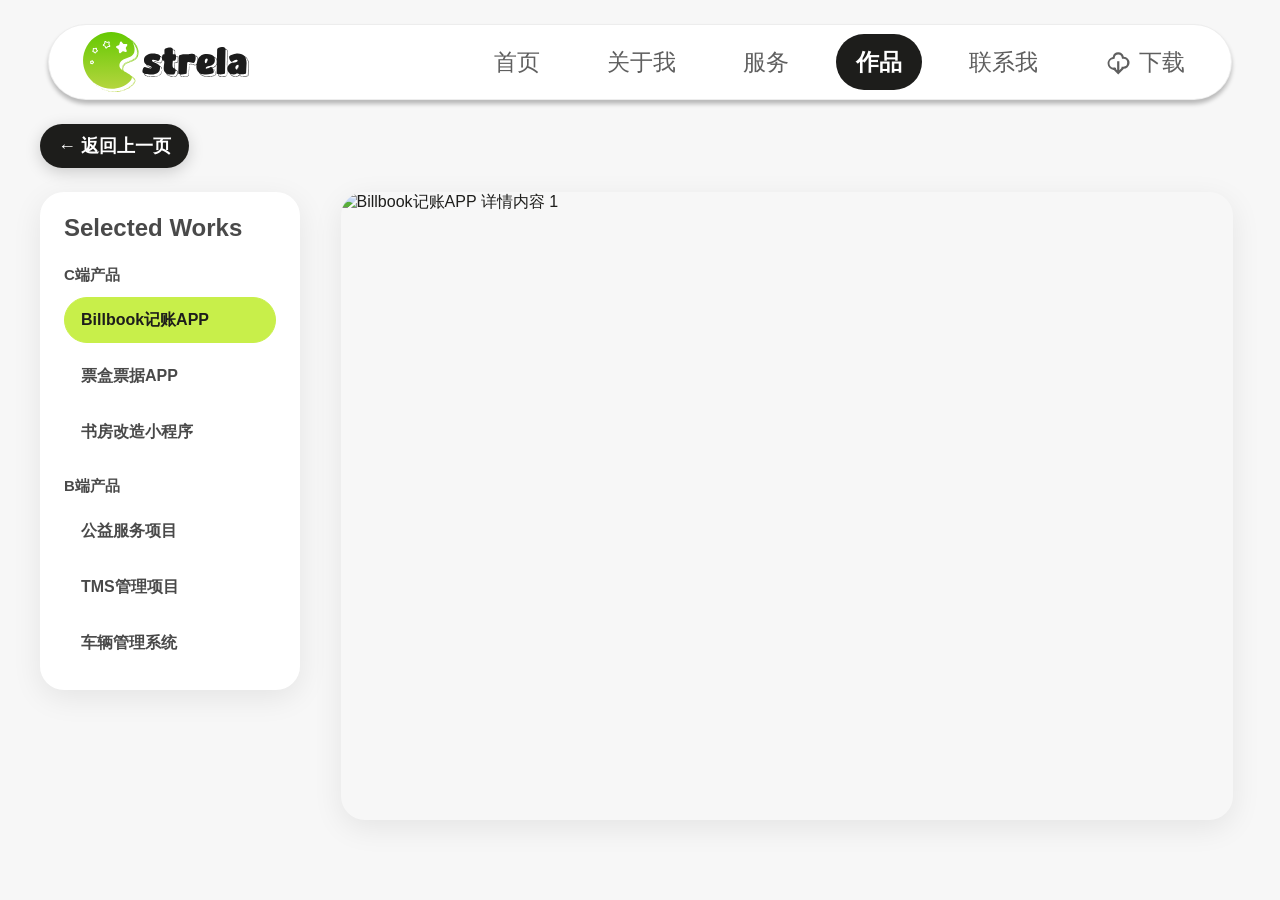
==== commit 4f557fa4: "Update work-detail.html" ====
--- a/work-detail.html
+++ b/work-detail.html
@@ -27,7 +27,7 @@
     <header class="site-header">
       <nav class="nav-shell" aria-label="主导航" data-active="work">
         <span class="brand" aria-label="Estrela">
-          <img src="assets/logo-services-work.svg" alt="Estrela" />
+          <img src="logo-services-work.svg" alt="Estrela" />
         </span>
 
         <div class="nav-links">
@@ -45,8 +45,8 @@
               下载
             </a>
             <div class="download-dropdown" aria-label="下载选项">
-              <a href="assets/downloads/resume-ui-fenglulu-7y.pdf" target="_blank" rel="noopener">简历</a>
-              <a href="assets/downloads/portfolio-ui-fenglulu-7y.pdf" target="_blank" rel="noopener">作品集</a>
+              <a href="downloads/resume-ui-fenglulu-7y.pdf" target="_blank" rel="noopener">简历</a>
+              <a href="downloads/portfolio-ui-fenglulu-7y.pdf" target="_blank" rel="noopener">作品集</a>
             </div>
           </div>
         </div>
@@ -104,22 +104,22 @@
         {
           name: "C端产品",
           projects: [
-            { id: "billbook", name: "Billbook记账APP", type: "C端项目", image: "assets/billbook-detail.png" },
+            { id: "billbook", name: "Billbook记账APP", type: "C端项目", image: "billbook-detail.png" },
             {
               id: "ticketbox",
               name: "票盒票据APP",
               type: "C端项目",
-              images: ["assets/ticketbox-detail-1.png", "assets/ticketbox-detail-2.png"],
+              images: ["ticketbox-detail-1.png", "ticketbox-detail-2.png"],
             },
-            { id: "bookhouse", name: "书房改造小程序", type: "C端项目", image: "assets/bookhouse-detail.png" },
+            { id: "bookhouse", name: "书房改造小程序", type: "C端项目", image: "bookhouse-detail.png" },
           ],
         },
         {
           name: "B端产品",
           projects: [
-            { id: "public-service", name: "公益服务项目", type: "B端项目", image: "assets/public-service-detail.png" },
-            { id: "tms", name: "TMS管理项目", type: "B端项目", image: "assets/tms-detail.png" },
-            { id: "vehicle", name: "车辆管理系统", type: "B端项目", image: "assets/vehicle-detail.png" },
+            { id: "public-service", name: "公益服务项目", type: "B端项目", image: "public-service-detail.png" },
+            { id: "tms", name: "TMS管理项目", type: "B端项目", image: "tms-detail.png" },
+            { id: "vehicle", name: "车辆管理系统", type: "B端项目", image: "vehicle-detail.png" },
           ],
         },
       ];
